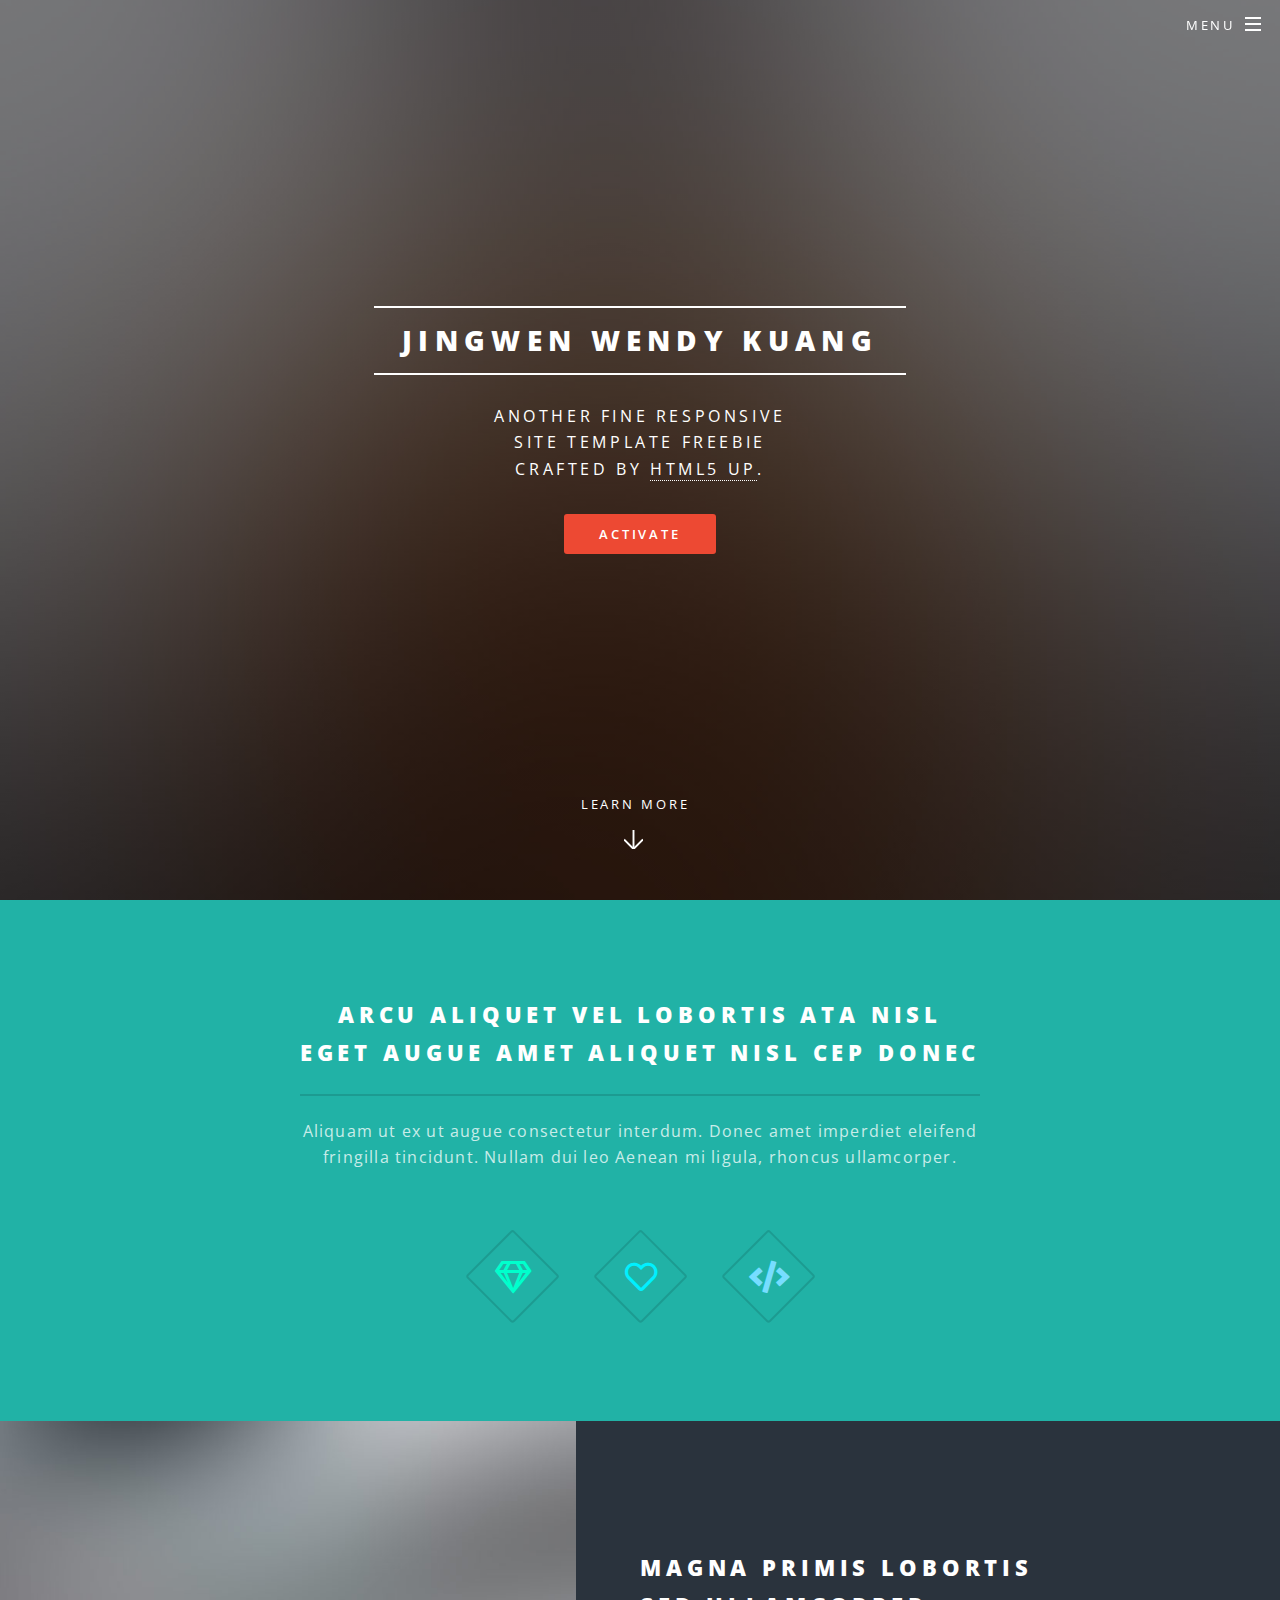
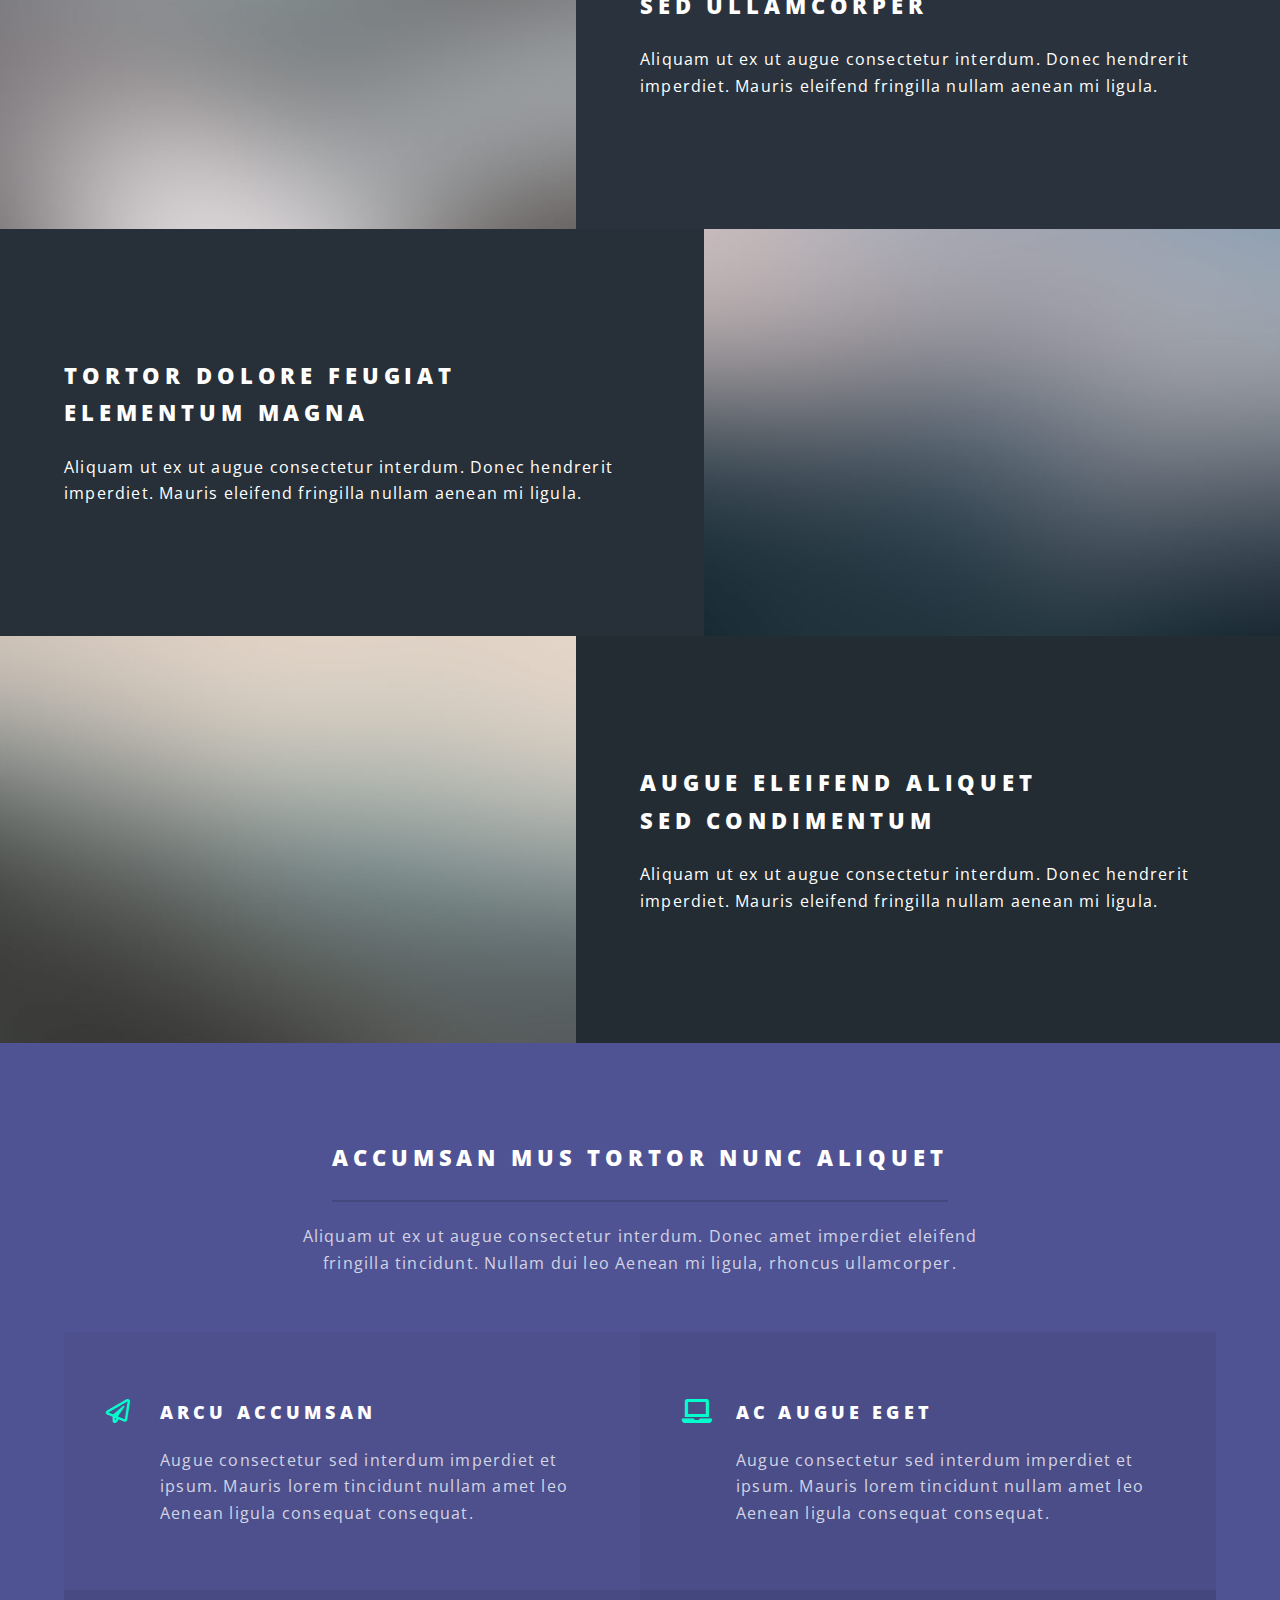
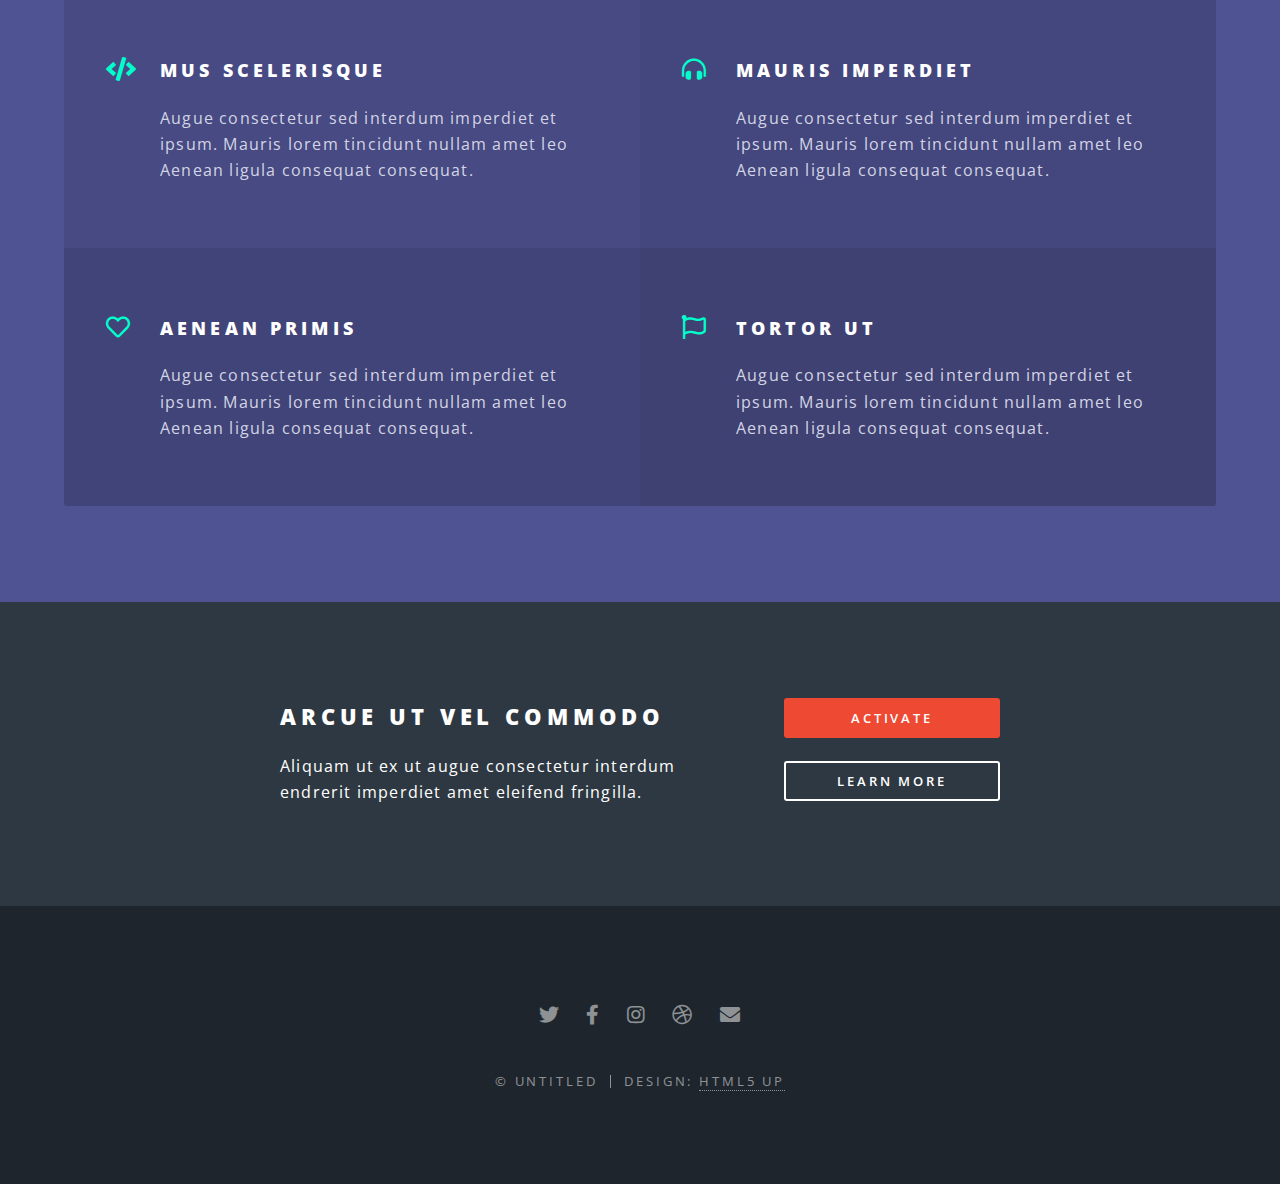
==== index.html @ 9b4ffbb7 "Add name" ====
<!DOCTYPE HTML>
<!--
	Spectral by HTML5 UP
	html5up.net | @ajlkn
	Free for personal and commercial use under the CCA 3.0 license (html5up.net/license)
-->
<html>
	<head>
		<title>Wendy Kuang</title>
		<meta charset="utf-8" />
		<meta name="viewport" content="width=device-width, initial-scale=1, user-scalable=no" />
		<link rel="stylesheet" href="assets/css/main.css" />
		<noscript><link rel="stylesheet" href="assets/css/noscript.css" /></noscript>
	</head>
	<body class="landing is-preload">

		<!-- Page Wrapper -->
			<div id="page-wrapper">

				<!-- Header -->
					<header id="header" class="alt">
						<h1><a href="index.html">Spectral</a></h1>
						<nav id="nav">
							<ul>
								<li class="special">
									<a href="#menu" class="menuToggle"><span>Menu</span></a>
									<div id="menu">
										<ul>
											<li><a href="index.html">Home</a></li>
											<li><a href="generic.html">Generic</a></li>
											<li><a href="elements.html">Elements</a></li>
											<li><a href="#">Sign Up</a></li>
											<li><a href="#">Log In</a></li>
										</ul>
									</div>
								</li>
							</ul>
						</nav>
					</header>

				<!-- Banner -->
					<section id="banner">
						<div class="inner">
							<h2>Jingwen Wendy Kuang</h2>
							<p>Another fine responsive<br />
							site template freebie<br />
							crafted by <a href="http://html5up.net">HTML5 UP</a>.</p>
							<ul class="actions special">
								<li><a href="#" class="button primary">Activate</a></li>
							</ul>
						</div>
						<a href="#one" class="more scrolly">Learn More</a>
					</section>

				<!-- One -->
					<section id="one" class="wrapper style1 special">
						<div class="inner">
							<header class="major">
								<h2>Arcu aliquet vel lobortis ata nisl<br />
								eget augue amet aliquet nisl cep donec</h2>
								<p>Aliquam ut ex ut augue consectetur interdum. Donec amet imperdiet eleifend<br />
								fringilla tincidunt. Nullam dui leo Aenean mi ligula, rhoncus ullamcorper.</p>
							</header>
							<ul class="icons major">
								<li><span class="icon fa-gem major style1"><span class="label">Lorem</span></span></li>
								<li><span class="icon fa-heart major style2"><span class="label">Ipsum</span></span></li>
								<li><span class="icon solid fa-code major style3"><span class="label">Dolor</span></span></li>
							</ul>
						</div>
					</section>

				<!-- Two -->
					<section id="two" class="wrapper alt style2">
						<section class="spotlight">
							<div class="image"><img src="images/pic01.jpg" alt="" /></div><div class="content">
								<h2>Magna primis lobortis<br />
								sed ullamcorper</h2>
								<p>Aliquam ut ex ut augue consectetur interdum. Donec hendrerit imperdiet. Mauris eleifend fringilla nullam aenean mi ligula.</p>
							</div>
						</section>
						<section class="spotlight">
							<div class="image"><img src="images/pic02.jpg" alt="" /></div><div class="content">
								<h2>Tortor dolore feugiat<br />
								elementum magna</h2>
								<p>Aliquam ut ex ut augue consectetur interdum. Donec hendrerit imperdiet. Mauris eleifend fringilla nullam aenean mi ligula.</p>
							</div>
						</section>
						<section class="spotlight">
							<div class="image"><img src="images/pic03.jpg" alt="" /></div><div class="content">
								<h2>Augue eleifend aliquet<br />
								sed condimentum</h2>
								<p>Aliquam ut ex ut augue consectetur interdum. Donec hendrerit imperdiet. Mauris eleifend fringilla nullam aenean mi ligula.</p>
							</div>
						</section>
					</section>

				<!-- Three -->
					<section id="three" class="wrapper style3 special">
						<div class="inner">
							<header class="major">
								<h2>Accumsan mus tortor nunc aliquet</h2>
								<p>Aliquam ut ex ut augue consectetur interdum. Donec amet imperdiet eleifend<br />
								fringilla tincidunt. Nullam dui leo Aenean mi ligula, rhoncus ullamcorper.</p>
							</header>
							<ul class="features">
								<li class="icon fa-paper-plane">
									<h3>Arcu accumsan</h3>
									<p>Augue consectetur sed interdum imperdiet et ipsum. Mauris lorem tincidunt nullam amet leo Aenean ligula consequat consequat.</p>
								</li>
								<li class="icon solid fa-laptop">
									<h3>Ac Augue Eget</h3>
									<p>Augue consectetur sed interdum imperdiet et ipsum. Mauris lorem tincidunt nullam amet leo Aenean ligula consequat consequat.</p>
								</li>
								<li class="icon solid fa-code">
									<h3>Mus Scelerisque</h3>
									<p>Augue consectetur sed interdum imperdiet et ipsum. Mauris lorem tincidunt nullam amet leo Aenean ligula consequat consequat.</p>
								</li>
								<li class="icon solid fa-headphones-alt">
									<h3>Mauris Imperdiet</h3>
									<p>Augue consectetur sed interdum imperdiet et ipsum. Mauris lorem tincidunt nullam amet leo Aenean ligula consequat consequat.</p>
								</li>
								<li class="icon fa-heart">
									<h3>Aenean Primis</h3>
									<p>Augue consectetur sed interdum imperdiet et ipsum. Mauris lorem tincidunt nullam amet leo Aenean ligula consequat consequat.</p>
								</li>
								<li class="icon fa-flag">
									<h3>Tortor Ut</h3>
									<p>Augue consectetur sed interdum imperdiet et ipsum. Mauris lorem tincidunt nullam amet leo Aenean ligula consequat consequat.</p>
								</li>
							</ul>
						</div>
					</section>

				<!-- CTA -->
					<section id="cta" class="wrapper style4">
						<div class="inner">
							<header>
								<h2>Arcue ut vel commodo</h2>
								<p>Aliquam ut ex ut augue consectetur interdum endrerit imperdiet amet eleifend fringilla.</p>
							</header>
							<ul class="actions stacked">
								<li><a href="#" class="button fit primary">Activate</a></li>
								<li><a href="#" class="button fit">Learn More</a></li>
							</ul>
						</div>
					</section>

				<!-- Footer -->
					<footer id="footer">
						<ul class="icons">
							<li><a href="#" class="icon brands fa-twitter"><span class="label">Twitter</span></a></li>
							<li><a href="#" class="icon brands fa-facebook-f"><span class="label">Facebook</span></a></li>
							<li><a href="#" class="icon brands fa-instagram"><span class="label">Instagram</span></a></li>
							<li><a href="#" class="icon brands fa-dribbble"><span class="label">Dribbble</span></a></li>
							<li><a href="#" class="icon solid fa-envelope"><span class="label">Email</span></a></li>
						</ul>
						<ul class="copyright">
							<li>&copy; Untitled</li><li>Design: <a href="http://html5up.net">HTML5 UP</a></li>
						</ul>
					</footer>

			</div>

		<!-- Scripts -->
			<script src="assets/js/jquery.min.js"></script>
			<script src="assets/js/jquery.scrollex.min.js"></script>
			<script src="assets/js/jquery.scrolly.min.js"></script>
			<script src="assets/js/browser.min.js"></script>
			<script src="assets/js/breakpoints.min.js"></script>
			<script src="assets/js/util.js"></script>
			<script src="assets/js/main.js"></script>

	</body>
</html>
---- assets/css/main.css ----
@import url(fontawesome-all.min.css);
@import url("https://fonts.googleapis.com/css?family=Open+Sans:400,400italic,600,600italic,800,800italic");

/*
	Spectral by HTML5 UP
	html5up.net | @ajlkn
	Free for personal and commercial use under the CCA 3.0 license (html5up.net/license)
*/

html, body, div, span, applet, object,
iframe, h1, h2, h3, h4, h5, h6, p, blockquote,
pre, a, abbr, acronym, address, big, cite,
code, del, dfn, em, img, ins, kbd, q, s, samp,
small, strike, strong, sub, sup, tt, var, b,
u, i, center, dl, dt, dd, ol, ul, li, fieldset,
form, label, legend, table, caption, tbody,
tfoot, thead, tr, th, td, article, aside,
canvas, details, embed, figure, figcaption,
footer, header, hgroup, menu, nav, output, ruby,
section, summary, time, mark, audio, video {
	margin: 0;
	padding: 0;
	border: 0;
	font-size: 100%;
	font: inherit;
	vertical-align: baseline;}

article, aside, details, figcaption, figure,
footer, header, hgroup, menu, nav, section {
	display: block;}

body {
	line-height: 1;
}

ol, ul {
	list-style: none;
}

blockquote, q {
	quotes: none;
}

	blockquote:before, blockquote:after, q:before, q:after {
		content: '';
		content: none;
	}

table {
	border-collapse: collapse;
	border-spacing: 0;
}

body {
	-webkit-text-size-adjust: none;
}

mark {
	background-color: transparent;
	color: inherit;
}

input::-moz-focus-inner {
	border: 0;
	padding: 0;
}

input, select, textarea {
	-moz-appearance: none;
	-webkit-appearance: none;
	-ms-appearance: none;
	appearance: none;
}

/* Basic */

	@-ms-viewport {
		width: device-width;
	}

	html {
		box-sizing: border-box;
	}

	*, *:before, *:after {
		box-sizing: inherit;
	}

	body {
		background: #2e3842;
	}

		body.is-preload *, body.is-preload *:before, body.is-preload *:after {
			-moz-animation: none !important;
			-webkit-animation: none !important;
			-ms-animation: none !important;
			animation: none !important;
			-moz-transition: none !important;
			-webkit-transition: none !important;
			-ms-transition: none !important;
			transition: none !important;
		}

	body, input, select, textarea {
		color: #fff;
		font-family: "Open Sans", Helvetica, sans-serif;
		font-size: 15pt;
		font-weight: 400;
		letter-spacing: 0.075em;
		line-height: 1.65em;
	}

		@media screen and (max-width: 1680px) {

			body, input, select, textarea {
				font-size: 13pt;
			}

		}

		@media screen and (max-width: 1280px) {

			body, input, select, textarea {
				font-size: 12pt;
			}

		}

		@media screen and (max-width: 736px) {

			body, input, select, textarea {
				font-size: 11pt;
				letter-spacing: 0.0375em;
			}

		}

	a {
		-moz-transition: color 0.2s ease, border-bottom-color 0.2s ease;
		-webkit-transition: color 0.2s ease, border-bottom-color 0.2s ease;
		-ms-transition: color 0.2s ease, border-bottom-color 0.2s ease;
		transition: color 0.2s ease, border-bottom-color 0.2s ease;
		border-bottom: dotted 1px;
		color: inherit;
		text-decoration: none;
	}

		a:hover {
			border-bottom-color: transparent;
		}

	strong, b {
		color: #fff;
		font-weight: 600;
	}

	em, i {
		font-style: italic;
	}

	p {
		margin: 0 0 2em 0;
	}

	h1, h2, h3, h4, h5, h6 {
		color: #fff;
		font-weight: 800;
		letter-spacing: 0.225em;
		line-height: 1em;
		margin: 0 0 1em 0;
		text-transform: uppercase;
	}

		h1 a, h2 a, h3 a, h4 a, h5 a, h6 a {
			color: inherit;
			text-decoration: none;
		}

	h2 {
		font-size: 1.35em;
		line-height: 1.75em;
	}

		@media screen and (max-width: 736px) {

			h2 {
				font-size: 1.1em;
				line-height: 1.65em;
			}

		}

	h3 {
		font-size: 1.15em;
		line-height: 1.75em;
	}

		@media screen and (max-width: 736px) {

			h3 {
				font-size: 1em;
				line-height: 1.65em;
			}

		}

	h4 {
		font-size: 1em;
		line-height: 1.5em;
	}

	h5 {
		font-size: 0.8em;
		line-height: 1.5em;
	}

	h6 {
		font-size: 0.7em;
		line-height: 1.5em;
	}

	sub {
		font-size: 0.8em;
		position: relative;
		top: 0.5em;
	}

	sup {
		font-size: 0.8em;
		position: relative;
		top: -0.5em;
	}

	hr {
		border: 0;
		border-bottom: solid 2px #fff;
		margin: 3em 0;
	}

		hr.major {
			margin: 4.5em 0;
		}

	blockquote {
		border-left: solid 4px #fff;
		font-style: italic;
		margin: 0 0 2em 0;
		padding: 0.5em 0 0.5em 2em;
	}

	code {
		background: rgba(144, 144, 144, 0.25);
		border-radius: 3px;
		font-family: "Courier New", monospace;
		font-size: 0.9em;
		letter-spacing: 0;
		margin: 0 0.25em;
		padding: 0.25em 0.65em;
	}

	pre {
		-webkit-overflow-scrolling: touch;
		font-family: "Courier New", monospace;
		font-size: 0.9em;
		margin: 0 0 2em 0;
	}

		pre code {
			display: block;
			line-height: 1.75em;
			padding: 1em 1.5em;
			overflow-x: auto;
		}

	.align-left {
		text-align: left;
	}

	.align-center {
		text-align: center;
	}

	.align-right {
		text-align: right;
	}

/* Row */

	.row {
		display: flex;
		flex-wrap: wrap;
		box-sizing: border-box;
		align-items: stretch;
	}

		.row > * {
			box-sizing: border-box;
		}

		.row.gtr-uniform > * > :last-child {
			margin-bottom: 0;
		}

		.row.aln-left {
			justify-content: flex-start;
		}

		.row.aln-center {
			justify-content: center;
		}

		.row.aln-right {
			justify-content: flex-end;
		}

		.row.aln-top {
			align-items: flex-start;
		}

		.row.aln-middle {
			align-items: center;
		}

		.row.aln-bottom {
			align-items: flex-end;
		}

		.row > .imp {
			order: -1;
		}

		.row > .col-1 {
			width: 8.33333%;
		}

		.row > .off-1 {
			margin-left: 8.33333%;
		}

		.row > .col-2 {
			width: 16.66667%;
		}

		.row > .off-2 {
			margin-left: 16.66667%;
		}

		.row > .col-3 {
			width: 25%;
		}

		.row > .off-3 {
			margin-left: 25%;
		}

		.row > .col-4 {
			width: 33.33333%;
		}

		.row > .off-4 {
			margin-left: 33.33333%;
		}

		.row > .col-5 {
			width: 41.66667%;
		}

		.row > .off-5 {
			margin-left: 41.66667%;
		}

		.row > .col-6 {
			width: 50%;
		}

		.row > .off-6 {
			margin-left: 50%;
		}

		.row > .col-7 {
			width: 58.33333%;
		}

		.row > .off-7 {
			margin-left: 58.33333%;
		}

		.row > .col-8 {
			width: 66.66667%;
		}

		.row > .off-8 {
			margin-left: 66.66667%;
		}

		.row > .col-9 {
			width: 75%;
		}

		.row > .off-9 {
			margin-left: 75%;
		}

		.row > .col-10 {
			width: 83.33333%;
		}

		.row > .off-10 {
			margin-left: 83.33333%;
		}

		.row > .col-11 {
			width: 91.66667%;
		}

		.row > .off-11 {
			margin-left: 91.66667%;
		}

		.row > .col-12 {
			width: 100%;
		}

		.row > .off-12 {
			margin-left: 100%;
		}

		.row.gtr-0 {
			margin-top: 0;
			margin-left: 0em;
		}

			.row.gtr-0 > * {
				padding: 0 0 0 0em;
			}

			.row.gtr-0.gtr-uniform {
				margin-top: 0em;
			}

				.row.gtr-0.gtr-uniform > * {
					padding-top: 0em;
				}

		.row.gtr-25 {
			margin-top: 0;
			margin-left: -0.375em;
		}

			.row.gtr-25 > * {
				padding: 0 0 0 0.375em;
			}

			.row.gtr-25.gtr-uniform {
				margin-top: -0.375em;
			}

				.row.gtr-25.gtr-uniform > * {
					padding-top: 0.375em;
				}

		.row.gtr-50 {
			margin-top: 0;
			margin-left: -0.75em;
		}

			.row.gtr-50 > * {
				padding: 0 0 0 0.75em;
			}

			.row.gtr-50.gtr-uniform {
				margin-top: -0.75em;
			}

				.row.gtr-50.gtr-uniform > * {
					padding-top: 0.75em;
				}

		.row {
			margin-top: 0;
			margin-left: -1.5em;
		}

			.row > * {
				padding: 0 0 0 1.5em;
			}

			.row.gtr-uniform {
				margin-top: -1.5em;
			}

				.row.gtr-uniform > * {
					padding-top: 1.5em;
				}

		.row.gtr-150 {
			margin-top: 0;
			margin-left: -2.25em;
		}

			.row.gtr-150 > * {
				padding: 0 0 0 2.25em;
			}

			.row.gtr-150.gtr-uniform {
				margin-top: -2.25em;
			}

				.row.gtr-150.gtr-uniform > * {
					padding-top: 2.25em;
				}

		.row.gtr-200 {
			margin-top: 0;
			margin-left: -3em;
		}

			.row.gtr-200 > * {
				padding: 0 0 0 3em;
			}

			.row.gtr-200.gtr-uniform {
				margin-top: -3em;
			}

				.row.gtr-200.gtr-uniform > * {
					padding-top: 3em;
				}

		@media screen and (max-width: 1680px) {

			.row {
				display: flex;
				flex-wrap: wrap;
				box-sizing: border-box;
				align-items: stretch;
			}

				.row > * {
					box-sizing: border-box;
				}

				.row.gtr-uniform > * > :last-child {
					margin-bottom: 0;
				}

				.row.aln-left {
					justify-content: flex-start;
				}

				.row.aln-center {
					justify-content: center;
				}

				.row.aln-right {
					justify-content: flex-end;
				}

				.row.aln-top {
					align-items: flex-start;
				}

				.row.aln-middle {
					align-items: center;
				}

				.row.aln-bottom {
					align-items: flex-end;
				}

				.row > .imp-xlarge {
					order: -1;
				}

				.row > .col-1-xlarge {
					width: 8.33333%;
				}

				.row > .off-1-xlarge {
					margin-left: 8.33333%;
				}

				.row > .col-2-xlarge {
					width: 16.66667%;
				}

				.row > .off-2-xlarge {
					margin-left: 16.66667%;
				}

				.row > .col-3-xlarge {
					width: 25%;
				}

				.row > .off-3-xlarge {
					margin-left: 25%;
				}

				.row > .col-4-xlarge {
					width: 33.33333%;
				}

				.row > .off-4-xlarge {
					margin-left: 33.33333%;
				}

				.row > .col-5-xlarge {
					width: 41.66667%;
				}

				.row > .off-5-xlarge {
					margin-left: 41.66667%;
				}

				.row > .col-6-xlarge {
					width: 50%;
				}

				.row > .off-6-xlarge {
					margin-left: 50%;
				}

				.row > .col-7-xlarge {
					width: 58.33333%;
				}

				.row > .off-7-xlarge {
					margin-left: 58.33333%;
				}

				.row > .col-8-xlarge {
					width: 66.66667%;
				}

				.row > .off-8-xlarge {
					margin-left: 66.66667%;
				}

				.row > .col-9-xlarge {
					width: 75%;
				}

				.row > .off-9-xlarge {
					margin-left: 75%;
				}

				.row > .col-10-xlarge {
					width: 83.33333%;
				}

				.row > .off-10-xlarge {
					margin-left: 83.33333%;
				}

				.row > .col-11-xlarge {
					width: 91.66667%;
				}

				.row > .off-11-xlarge {
					margin-left: 91.66667%;
				}

				.row > .col-12-xlarge {
					width: 100%;
				}

				.row > .off-12-xlarge {
					margin-left: 100%;
				}

				.row.gtr-0 {
					margin-top: 0;
					margin-left: 0em;
				}

					.row.gtr-0 > * {
						padding: 0 0 0 0em;
					}

					.row.gtr-0.gtr-uniform {
						margin-top: 0em;
					}

						.row.gtr-0.gtr-uniform > * {
							padding-top: 0em;
						}

				.row.gtr-25 {
					margin-top: 0;
					margin-left: -0.375em;
				}

					.row.gtr-25 > * {
						padding: 0 0 0 0.375em;
					}

					.row.gtr-25.gtr-uniform {
						margin-top: -0.375em;
					}

						.row.gtr-25.gtr-uniform > * {
							padding-top: 0.375em;
						}

				.row.gtr-50 {
					margin-top: 0;
					margin-left: -0.75em;
				}

					.row.gtr-50 > * {
						padding: 0 0 0 0.75em;
					}

					.row.gtr-50.gtr-uniform {
						margin-top: -0.75em;
					}

						.row.gtr-50.gtr-uniform > * {
							padding-top: 0.75em;
						}

				.row {
					margin-top: 0;
					margin-left: -1.5em;
				}

					.row > * {
						padding: 0 0 0 1.5em;
					}

					.row.gtr-uniform {
						margin-top: -1.5em;
					}

						.row.gtr-uniform > * {
							padding-top: 1.5em;
						}

				.row.gtr-150 {
					margin-top: 0;
					margin-left: -2.25em;
				}

					.row.gtr-150 > * {
						padding: 0 0 0 2.25em;
					}

					.row.gtr-150.gtr-uniform {
						margin-top: -2.25em;
					}

						.row.gtr-150.gtr-uniform > * {
							padding-top: 2.25em;
						}

				.row.gtr-200 {
					margin-top: 0;
					margin-left: -3em;
				}

					.row.gtr-200 > * {
						padding: 0 0 0 3em;
					}

					.row.gtr-200.gtr-uniform {
						margin-top: -3em;
					}

						.row.gtr-200.gtr-uniform > * {
							padding-top: 3em;
						}

		}

		@media screen and (max-width: 1280px) {

			.row {
				display: flex;
				flex-wrap: wrap;
				box-sizing: border-box;
				align-items: stretch;
			}

				.row > * {
					box-sizing: border-box;
				}

				.row.gtr-uniform > * > :last-child {
					margin-bottom: 0;
				}

				.row.aln-left {
					justify-content: flex-start;
				}

				.row.aln-center {
					justify-content: center;
				}

				.row.aln-right {
					justify-content: flex-end;
				}

				.row.aln-top {
					align-items: flex-start;
				}

				.row.aln-middle {
					align-items: center;
				}

				.row.aln-bottom {
					align-items: flex-end;
				}

				.row > .imp-large {
					order: -1;
				}

				.row > .col-1-large {
					width: 8.33333%;
				}

				.row > .off-1-large {
					margin-left: 8.33333%;
				}

				.row > .col-2-large {
					width: 16.66667%;
				}

				.row > .off-2-large {
					margin-left: 16.66667%;
				}

				.row > .col-3-large {
					width: 25%;
				}

				.row > .off-3-large {
					margin-left: 25%;
				}

				.row > .col-4-large {
					width: 33.33333%;
				}

				.row > .off-4-large {
					margin-left: 33.33333%;
				}

				.row > .col-5-large {
					width: 41.66667%;
				}

				.row > .off-5-large {
					margin-left: 41.66667%;
				}

				.row > .col-6-large {
					width: 50%;
				}

				.row > .off-6-large {
					margin-left: 50%;
				}

				.row > .col-7-large {
					width: 58.33333%;
				}

				.row > .off-7-large {
					margin-left: 58.33333%;
				}

				.row > .col-8-large {
					width: 66.66667%;
				}

				.row > .off-8-large {
					margin-left: 66.66667%;
				}

				.row > .col-9-large {
					width: 75%;
				}

				.row > .off-9-large {
					margin-left: 75%;
				}

				.row > .col-10-large {
					width: 83.33333%;
				}

				.row > .off-10-large {
					margin-left: 83.33333%;
				}

				.row > .col-11-large {
					width: 91.66667%;
				}

				.row > .off-11-large {
					margin-left: 91.66667%;
				}

				.row > .col-12-large {
					width: 100%;
				}

				.row > .off-12-large {
					margin-left: 100%;
				}

				.row.gtr-0 {
					margin-top: 0;
					margin-left: 0em;
				}

					.row.gtr-0 > * {
						padding: 0 0 0 0em;
					}

					.row.gtr-0.gtr-uniform {
						margin-top: 0em;
					}

						.row.gtr-0.gtr-uniform > * {
							padding-top: 0em;
						}

				.row.gtr-25 {
					margin-top: 0;
					margin-left: -0.375em;
				}

					.row.gtr-25 > * {
						padding: 0 0 0 0.375em;
					}

					.row.gtr-25.gtr-uniform {
						margin-top: -0.375em;
					}

						.row.gtr-25.gtr-uniform > * {
							padding-top: 0.375em;
						}

				.row.gtr-50 {
					margin-top: 0;
					margin-left: -0.75em;
				}

					.row.gtr-50 > * {
						padding: 0 0 0 0.75em;
					}

					.row.gtr-50.gtr-uniform {
						margin-top: -0.75em;
					}

						.row.gtr-50.gtr-uniform > * {
							padding-top: 0.75em;
						}

				.row {
					margin-top: 0;
					margin-left: -1.5em;
				}

					.row > * {
						padding: 0 0 0 1.5em;
					}

					.row.gtr-uniform {
						margin-top: -1.5em;
					}

						.row.gtr-uniform > * {
							padding-top: 1.5em;
						}

				.row.gtr-150 {
					margin-top: 0;
					margin-left: -2.25em;
				}

					.row.gtr-150 > * {
						padding: 0 0 0 2.25em;
					}

					.row.gtr-150.gtr-uniform {
						margin-top: -2.25em;
					}

						.row.gtr-150.gtr-uniform > * {
							padding-top: 2.25em;
						}

				.row.gtr-200 {
					margin-top: 0;
					margin-left: -3em;
				}

					.row.gtr-200 > * {
						padding: 0 0 0 3em;
					}

					.row.gtr-200.gtr-uniform {
						margin-top: -3em;
					}

						.row.gtr-200.gtr-uniform > * {
							padding-top: 3em;
						}

		}

		@media screen and (max-width: 980px) {

			.row {
				display: flex;
				flex-wrap: wrap;
				box-sizing: border-box;
				align-items: stretch;
			}

				.row > * {
					box-sizing: border-box;
				}

				.row.gtr-uniform > * > :last-child {
					margin-bottom: 0;
				}

				.row.aln-left {
					justify-content: flex-start;
				}

				.row.aln-center {
					justify-content: center;
				}

				.row.aln-right {
					justify-content: flex-end;
				}

				.row.aln-top {
					align-items: flex-start;
				}

				.row.aln-middle {
					align-items: center;
				}

				.row.aln-bottom {
					align-items: flex-end;
				}

				.row > .imp-medium {
					order: -1;
				}

				.row > .col-1-medium {
					width: 8.33333%;
				}

				.row > .off-1-medium {
					margin-left: 8.33333%;
				}

				.row > .col-2-medium {
					width: 16.66667%;
				}

				.row > .off-2-medium {
					margin-left: 16.66667%;
				}

				.row > .col-3-medium {
					width: 25%;
				}

				.row > .off-3-medium {
					margin-left: 25%;
				}

				.row > .col-4-medium {
					width: 33.33333%;
				}

				.row > .off-4-medium {
					margin-left: 33.33333%;
				}

				.row > .col-5-medium {
					width: 41.66667%;
				}

				.row > .off-5-medium {
					margin-left: 41.66667%;
				}

				.row > .col-6-medium {
					width: 50%;
				}

				.row > .off-6-medium {
					margin-left: 50%;
				}

				.row > .col-7-medium {
					width: 58.33333%;
				}

				.row > .off-7-medium {
					margin-left: 58.33333%;
				}

				.row > .col-8-medium {
					width: 66.66667%;
				}

				.row > .off-8-medium {
					margin-left: 66.66667%;
				}

				.row > .col-9-medium {
					width: 75%;
				}

				.row > .off-9-medium {
					margin-left: 75%;
				}

				.row > .col-10-medium {
					width: 83.33333%;
				}

				.row > .off-10-medium {
					margin-left: 83.33333%;
				}

				.row > .col-11-medium {
					width: 91.66667%;
				}

				.row > .off-11-medium {
					margin-left: 91.66667%;
				}

				.row > .col-12-medium {
					width: 100%;
				}

				.row > .off-12-medium {
					margin-left: 100%;
				}

				.row.gtr-0 {
					margin-top: 0;
					margin-left: 0em;
				}

					.row.gtr-0 > * {
						padding: 0 0 0 0em;
					}

					.row.gtr-0.gtr-uniform {
						margin-top: 0em;
					}

						.row.gtr-0.gtr-uniform > * {
							padding-top: 0em;
						}

				.row.gtr-25 {
					margin-top: 0;
					margin-left: -0.375em;
				}

					.row.gtr-25 > * {
						padding: 0 0 0 0.375em;
					}

					.row.gtr-25.gtr-uniform {
						margin-top: -0.375em;
					}

						.row.gtr-25.gtr-uniform > * {
							padding-top: 0.375em;
						}

				.row.gtr-50 {
					margin-top: 0;
					margin-left: -0.75em;
				}

					.row.gtr-50 > * {
						padding: 0 0 0 0.75em;
					}

					.row.gtr-50.gtr-uniform {
						margin-top: -0.75em;
					}

						.row.gtr-50.gtr-uniform > * {
							padding-top: 0.75em;
						}

				.row {
					margin-top: 0;
					margin-left: -1.5em;
				}

					.row > * {
						padding: 0 0 0 1.5em;
					}

					.row.gtr-uniform {
						margin-top: -1.5em;
					}

						.row.gtr-uniform > * {
							padding-top: 1.5em;
						}

				.row.gtr-150 {
					margin-top: 0;
					margin-left: -2.25em;
				}

					.row.gtr-150 > * {
						padding: 0 0 0 2.25em;
					}

					.row.gtr-150.gtr-uniform {
						margin-top: -2.25em;
					}

						.row.gtr-150.gtr-uniform > * {
							padding-top: 2.25em;
						}

				.row.gtr-200 {
					margin-top: 0;
					margin-left: -3em;
				}

					.row.gtr-200 > * {
						padding: 0 0 0 3em;
					}

					.row.gtr-200.gtr-uniform {
						margin-top: -3em;
					}

						.row.gtr-200.gtr-uniform > * {
							padding-top: 3em;
						}

		}

		@media screen and (max-width: 736px) {

			.row {
				display: flex;
				flex-wrap: wrap;
				box-sizing: border-box;
				align-items: stretch;
			}

				.row > * {
					box-sizing: border-box;
				}

				.row.gtr-uniform > * > :last-child {
					margin-bottom: 0;
				}

				.row.aln-left {
					justify-content: flex-start;
				}

				.row.aln-center {
					justify-content: center;
				}

				.row.aln-right {
					justify-content: flex-end;
				}

				.row.aln-top {
					align-items: flex-start;
				}

				.row.aln-middle {
					align-items: center;
				}

				.row.aln-bottom {
					align-items: flex-end;
				}

				.row > .imp-small {
					order: -1;
				}

				.row > .col-1-small {
					width: 8.33333%;
				}

				.row > .off-1-small {
					margin-left: 8.33333%;
				}

				.row > .col-2-small {
					width: 16.66667%;
				}

				.row > .off-2-small {
					margin-left: 16.66667%;
				}

				.row > .col-3-small {
					width: 25%;
				}

				.row > .off-3-small {
					margin-left: 25%;
				}

				.row > .col-4-small {
					width: 33.33333%;
				}

				.row > .off-4-small {
					margin-left: 33.33333%;
				}

				.row > .col-5-small {
					width: 41.66667%;
				}

				.row > .off-5-small {
					margin-left: 41.66667%;
				}

				.row > .col-6-small {
					width: 50%;
				}

				.row > .off-6-small {
					margin-left: 50%;
				}

				.row > .col-7-small {
					width: 58.33333%;
				}

				.row > .off-7-small {
					margin-left: 58.33333%;
				}

				.row > .col-8-small {
					width: 66.66667%;
				}

				.row > .off-8-small {
					margin-left: 66.66667%;
				}

				.row > .col-9-small {
					width: 75%;
				}

				.row > .off-9-small {
					margin-left: 75%;
				}

				.row > .col-10-small {
					width: 83.33333%;
				}

				.row > .off-10-small {
					margin-left: 83.33333%;
				}

				.row > .col-11-small {
					width: 91.66667%;
				}

				.row > .off-11-small {
					margin-left: 91.66667%;
				}

				.row > .col-12-small {
					width: 100%;
				}

				.row > .off-12-small {
					margin-left: 100%;
				}

				.row.gtr-0 {
					margin-top: 0;
					margin-left: 0em;
				}

					.row.gtr-0 > * {
						padding: 0 0 0 0em;
					}

					.row.gtr-0.gtr-uniform {
						margin-top: 0em;
					}

						.row.gtr-0.gtr-uniform > * {
							padding-top: 0em;
						}

				.row.gtr-25 {
					margin-top: 0;
					margin-left: -0.375em;
				}

					.row.gtr-25 > * {
						padding: 0 0 0 0.375em;
					}

					.row.gtr-25.gtr-uniform {
						margin-top: -0.375em;
					}

						.row.gtr-25.gtr-uniform > * {
							padding-top: 0.375em;
						}

				.row.gtr-50 {
					margin-top: 0;
					margin-left: -0.75em;
				}

					.row.gtr-50 > * {
						padding: 0 0 0 0.75em;
					}

					.row.gtr-50.gtr-uniform {
						margin-top: -0.75em;
					}

						.row.gtr-50.gtr-uniform > * {
							padding-top: 0.75em;
						}

				.row {
					margin-top: 0;
					margin-left: -1.5em;
				}

					.row > * {
						padding: 0 0 0 1.5em;
					}

					.row.gtr-uniform {
						margin-top: -1.5em;
					}

						.row.gtr-uniform > * {
							padding-top: 1.5em;
						}

				.row.gtr-150 {
					margin-top: 0;
					margin-left: -2.25em;
				}

					.row.gtr-150 > * {
						padding: 0 0 0 2.25em;
					}

					.row.gtr-150.gtr-uniform {
						margin-top: -2.25em;
					}

						.row.gtr-150.gtr-uniform > * {
							padding-top: 2.25em;
						}

				.row.gtr-200 {
					margin-top: 0;
					margin-left: -3em;
				}

					.row.gtr-200 > * {
						padding: 0 0 0 3em;
					}

					.row.gtr-200.gtr-uniform {
						margin-top: -3em;
					}

						.row.gtr-200.gtr-uniform > * {
							padding-top: 3em;
						}

		}

		@media screen and (max-width: 480px) {

			.row {
				display: flex;
				flex-wrap: wrap;
				box-sizing: border-box;
				align-items: stretch;
			}

				.row > * {
					box-sizing: border-box;
				}

				.row.gtr-uniform > * > :last-child {
					margin-bottom: 0;
				}

				.row.aln-left {
					justify-content: flex-start;
				}

				.row.aln-center {
					justify-content: center;
				}

				.row.aln-right {
					justify-content: flex-end;
				}

				.row.aln-top {
					align-items: flex-start;
				}

				.row.aln-middle {
					align-items: center;
				}

				.row.aln-bottom {
					align-items: flex-end;
				}

				.row > .imp-xsmall {
					order: -1;
				}

				.row > .col-1-xsmall {
					width: 8.33333%;
				}

				.row > .off-1-xsmall {
					margin-left: 8.33333%;
				}

				.row > .col-2-xsmall {
					width: 16.66667%;
				}

				.row > .off-2-xsmall {
					margin-left: 16.66667%;
				}

				.row > .col-3-xsmall {
					width: 25%;
				}

				.row > .off-3-xsmall {
					margin-left: 25%;
				}

				.row > .col-4-xsmall {
					width: 33.33333%;
				}

				.row > .off-4-xsmall {
					margin-left: 33.33333%;
				}

				.row > .col-5-xsmall {
					width: 41.66667%;
				}

				.row > .off-5-xsmall {
					margin-left: 41.66667%;
				}

				.row > .col-6-xsmall {
					width: 50%;
				}

				.row > .off-6-xsmall {
					margin-left: 50%;
				}

				.row > .col-7-xsmall {
					width: 58.33333%;
				}

				.row > .off-7-xsmall {
					margin-left: 58.33333%;
				}

				.row > .col-8-xsmall {
					width: 66.66667%;
				}

				.row > .off-8-xsmall {
					margin-left: 66.66667%;
				}

				.row > .col-9-xsmall {
					width: 75%;
				}

				.row > .off-9-xsmall {
					margin-left: 75%;
				}

				.row > .col-10-xsmall {
					width: 83.33333%;
				}

				.row > .off-10-xsmall {
					margin-left: 83.33333%;
				}

				.row > .col-11-xsmall {
					width: 91.66667%;
				}

				.row > .off-11-xsmall {
					margin-left: 91.66667%;
				}

				.row > .col-12-xsmall {
					width: 100%;
				}

				.row > .off-12-xsmall {
					margin-left: 100%;
				}

				.row.gtr-0 {
					margin-top: 0;
					margin-left: 0em;
				}

					.row.gtr-0 > * {
						padding: 0 0 0 0em;
					}

					.row.gtr-0.gtr-uniform {
						margin-top: 0em;
					}

						.row.gtr-0.gtr-uniform > * {
							padding-top: 0em;
						}

				.row.gtr-25 {
					margin-top: 0;
					margin-left: -0.375em;
				}

					.row.gtr-25 > * {
						padding: 0 0 0 0.375em;
					}

					.row.gtr-25.gtr-uniform {
						margin-top: -0.375em;
					}

						.row.gtr-25.gtr-uniform > * {
							padding-top: 0.375em;
						}

				.row.gtr-50 {
					margin-top: 0;
					margin-left: -0.75em;
				}

					.row.gtr-50 > * {
						padding: 0 0 0 0.75em;
					}

					.row.gtr-50.gtr-uniform {
						margin-top: -0.75em;
					}

						.row.gtr-50.gtr-uniform > * {
							padding-top: 0.75em;
						}

				.row {
					margin-top: 0;
					margin-left: -1.5em;
				}

					.row > * {
						padding: 0 0 0 1.5em;
					}

					.row.gtr-uniform {
						margin-top: -1.5em;
					}

						.row.gtr-uniform > * {
							padding-top: 1.5em;
						}

				.row.gtr-150 {
					margin-top: 0;
					margin-left: -2.25em;
				}

					.row.gtr-150 > * {
						padding: 0 0 0 2.25em;
					}

					.row.gtr-150.gtr-uniform {
						margin-top: -2.25em;
					}

						.row.gtr-150.gtr-uniform > * {
							padding-top: 2.25em;
						}

				.row.gtr-200 {
					margin-top: 0;
					margin-left: -3em;
				}

					.row.gtr-200 > * {
						padding: 0 0 0 3em;
					}

					.row.gtr-200.gtr-uniform {
						margin-top: -3em;
					}

						.row.gtr-200.gtr-uniform > * {
							padding-top: 3em;
						}

		}

/* Section/Article */

	section.special, article.special {
		text-align: center;
	}

	header p {
		color: rgba(255, 255, 255, 0.5);
		position: relative;
		top: -0.25em;
	}

	header h3 + p {
		font-size: 1.1em;
	}

	header h4 + p,
	header h5 + p,
	header h6 + p {
		font-size: 0.9em;
	}

	header.major {
		margin: 0 0 3.5em 0;
	}

		header.major h2, header.major h3, header.major h4, header.major h5, header.major h6 {
			border-bottom: solid 2px #fff;
			display: inline-block;
			padding-bottom: 1em;
			position: relative;
		}

			header.major h2:after, header.major h3:after, header.major h4:after, header.major h5:after, header.major h6:after {
				content: '';
				display: block;
				height: 1px;
			}

		header.major p {
			color: #fff;
			top: 0;
		}

		@media screen and (max-width: 736px) {

			header.major {
				margin: 0 0 2em 0;
			}

		}

	@media screen and (max-width: 980px) {

		header br {
			display: none;
		}

	}

/* Form */

	form {
		margin: 0 0 2em 0;
	}

	label {
		color: #fff;
		display: block;
		font-size: 0.9em;
		font-weight: 600;
		margin: 0 0 1em 0;
	}

	input[type="text"],
	input[type="password"],
	input[type="email"],
	select,
	textarea {
		-moz-appearance: none;
		-webkit-appearance: none;
		-ms-appearance: none;
		appearance: none;
		background-color: rgba(144, 144, 144, 0.25);
		border-radius: 3px;
		border: none;
		color: inherit;
		display: block;
		outline: 0;
		padding: 0 1em;
		text-decoration: none;
		width: 100%;
	}

		input[type="text"]:invalid,
		input[type="password"]:invalid,
		input[type="email"]:invalid,
		select:invalid,
		textarea:invalid {
			box-shadow: none;
		}

		input[type="text"]:focus,
		input[type="password"]:focus,
		input[type="email"]:focus,
		select:focus,
		textarea:focus {
			box-shadow: 0 0 0 2px #21b2a6;
		}

	select {
		background-size: 1.25em;
		background-repeat: no-repeat;
		background-position: calc(100% - 1em) center;
		height: 2.75em;
		padding-right: 2.75em;
		text-overflow: ellipsis;
	}

		select:focus::-ms-value {
			background-color: transparent;
		}

		select::-ms-expand {
			display: none;
		}

	input[type="text"],
	input[type="password"],
	input[type="email"],
	select {
		height: 2.75em;
	}

	textarea {
		padding: 0.75em 1em;
	}

	input[type="checkbox"],
	input[type="radio"] {
		-moz-appearance: none;
		-webkit-appearance: none;
		-ms-appearance: none;
		appearance: none;
		display: block;
		float: left;
		margin-right: -2em;
		opacity: 0;
		width: 1em;
		z-index: -1;
	}

		input[type="checkbox"] + label,
		input[type="radio"] + label {
			text-decoration: none;
			color: #fff;
			cursor: pointer;
			display: inline-block;
			font-size: 1em;
			font-weight: 400;
			padding-left: 2.4em;
			padding-right: 0.75em;
			position: relative;
		}

			input[type="checkbox"] + label:before,
			input[type="radio"] + label:before {
				-moz-osx-font-smoothing: grayscale;
				-webkit-font-smoothing: antialiased;
				display: inline-block;
				font-style: normal;
				font-variant: normal;
				text-rendering: auto;
				line-height: 1;
				text-transform: none !important;
				font-family: 'Font Awesome 5 Free';
				font-weight: 900;
			}

			input[type="checkbox"] + label:before,
			input[type="radio"] + label:before {
				background: rgba(144, 144, 144, 0.25);
				border-radius: 3px;
				content: '';
				display: inline-block;
				font-size: 0.8em;
				height: 2.0625em;
				left: 0;
				line-height: 2.0625em;
				position: absolute;
				text-align: center;
				top: 0;
				width: 2.0625em;
			}

		input[type="checkbox"]:checked + label:before,
		input[type="radio"]:checked + label:before {
			background: #2e3842;
			color: #fff;
			content: '\f00c';
		}

		input[type="checkbox"]:focus + label:before,
		input[type="radio"]:focus + label:before {
			box-shadow: 0 0 0 2px #21b2a6;
		}

	input[type="checkbox"] + label:before {
		border-radius: 3px;
	}

	input[type="radio"] + label:before {
		border-radius: 100%;
	}

	::-webkit-input-placeholder {
		color: rgba(255, 255, 255, 0.5) !important;
		opacity: 1.0;
	}

	:-moz-placeholder {
		color: rgba(255, 255, 255, 0.5) !important;
		opacity: 1.0;
	}

	::-moz-placeholder {
		color: rgba(255, 255, 255, 0.5) !important;
		opacity: 1.0;
	}

	:-ms-input-placeholder {
		color: rgba(255, 255, 255, 0.5) !important;
		opacity: 1.0;
	}

/* Box */

	.box {
		border-radius: 3px;
		border: solid 2px #fff;
		margin-bottom: 2em;
		padding: 1.5em;
	}

		.box > :last-child,
		.box > :last-child > :last-child,
		.box > :last-child > :last-child > :last-child {
			margin-bottom: 0;
		}

		.box.alt {
			border: 0;
			border-radius: 0;
			padding: 0;
		}

/* Icon */

	.icon {
		text-decoration: none;
		border-bottom: none;
		position: relative;
	}

		.icon:before {
			-moz-osx-font-smoothing: grayscale;
			-webkit-font-smoothing: antialiased;
			display: inline-block;
			font-style: normal;
			font-variant: normal;
			text-rendering: auto;
			line-height: 1;
			text-transform: none !important;
			font-family: 'Font Awesome 5 Free';
			font-weight: 400;
		}

		.icon > .label {
			display: none;
		}

		.icon:before {
			line-height: inherit;
		}

		.icon.solid:before {
			font-weight: 900;
		}

		.icon.brands:before {
			font-family: 'Font Awesome 5 Brands';
		}

		.icon.major {
			-moz-transform: rotate(-45deg);
			-webkit-transform: rotate(-45deg);
			-ms-transform: rotate(-45deg);
			transform: rotate(-45deg);
			border-radius: 3px;
			border: solid 2px #fff;
			display: inline-block;
			font-size: 1.35em;
			height: calc(3em + 2px);
			line-height: 3em;
			text-align: center;
			width: calc(3em + 2px);
		}

			.icon.major:before {
				-moz-transform: rotate(45deg);
				-webkit-transform: rotate(45deg);
				-ms-transform: rotate(45deg);
				transform: rotate(45deg);
				display: inline-block;
				font-size: 1.5em;
			}

			@media screen and (max-width: 736px) {

				.icon.major {
					font-size: 1em;
				}

			}

		.icon.style1 {
			color: #00ffcc;
		}

		.icon.style2 {
			color: #00f0ff;
		}

		.icon.style3 {
			color: #76ddff;
		}

/* Image */

	.image {
		border-radius: 3px;
		border: 0;
		display: inline-block;
		position: relative;
	}

		.image img {
			border-radius: 3px;
			display: block;
		}

		.image.left {
			float: left;
			margin: 0 2em 2em 0;
			top: 0.25em;
		}

		.image.right {
			float: right;
			margin: 0 0 2em 2em;
			top: 0.25em;
		}

		.image.left, .image.right {
			max-width: 40%;
		}

			.image.left img, .image.right img {
				width: 100%;
			}

		.image.fit {
			display: block;
			margin: 0 0 2em 0;
			width: 100%;
		}

			.image.fit img {
				width: 100%;
			}

/* List */

	ol {
		list-style: decimal;
		margin: 0 0 2em 0;
		padding-left: 1.25em;
	}

		ol li {
			padding-left: 0.25em;
		}

	ul {
		list-style: disc;
		margin: 0 0 2em 0;
		padding-left: 1em;
	}

		ul li {
			padding-left: 0.5em;
		}

		ul.alt {
			list-style: none;
			padding-left: 0;
		}

			ul.alt li {
				border-top: solid 1px #fff;
				padding: 0.5em 0;
			}

				ul.alt li:first-child {
					border-top: 0;
					padding-top: 0;
				}

	dl {
		margin: 0 0 2em 0;
	}

/* Actions */

	ul.actions {
		display: -moz-flex;
		display: -webkit-flex;
		display: -ms-flex;
		display: flex;
		cursor: default;
		list-style: none;
		margin-left: -1em;
		padding-left: 0;
	}

		ul.actions li {
			padding: 0 0 0 1em;
			vertical-align: middle;
		}

		ul.actions.special {
			-moz-justify-content: center;
			-webkit-justify-content: center;
			-ms-justify-content: center;
			justify-content: center;
			width: 100%;
			margin-left: 0;
		}

			ul.actions.special li:first-child {
				padding-left: 0;
			}

		ul.actions.stacked {
			-moz-flex-direction: column;
			-webkit-flex-direction: column;
			-ms-flex-direction: column;
			flex-direction: column;
			margin-left: 0;
		}

			ul.actions.stacked li {
				padding: 1em 0 0 0;
			}

				ul.actions.stacked li:first-child {
					padding-top: 0;
				}

		ul.actions.fit {
			width: calc(100% + 1em);
		}

			ul.actions.fit li {
				-moz-flex-grow: 1;
				-webkit-flex-grow: 1;
				-ms-flex-grow: 1;
				flex-grow: 1;
				-moz-flex-shrink: 1;
				-webkit-flex-shrink: 1;
				-ms-flex-shrink: 1;
				flex-shrink: 1;
				width: 100%;
			}

				ul.actions.fit li > * {
					width: 100%;
				}

			ul.actions.fit.stacked {
				width: 100%;
			}

		@media screen and (max-width: 480px) {

			ul.actions:not(.fixed) {
				-moz-flex-direction: column;
				-webkit-flex-direction: column;
				-ms-flex-direction: column;
				flex-direction: column;
				margin-left: 0;
				width: 100% !important;
			}

				ul.actions:not(.fixed) li {
					-moz-flex-grow: 1;
					-webkit-flex-grow: 1;
					-ms-flex-grow: 1;
					flex-grow: 1;
					-moz-flex-shrink: 1;
					-webkit-flex-shrink: 1;
					-ms-flex-shrink: 1;
					flex-shrink: 1;
					padding: 1em 0 0 0;
					text-align: center;
					width: 100%;
				}

					ul.actions:not(.fixed) li > * {
						width: 100%;
					}

					ul.actions:not(.fixed) li:first-child {
						padding-top: 0;
					}

					ul.actions:not(.fixed) li input[type="submit"],
					ul.actions:not(.fixed) li input[type="reset"],
					ul.actions:not(.fixed) li input[type="button"],
					ul.actions:not(.fixed) li button,
					ul.actions:not(.fixed) li .button {
						width: 100%;
					}

						ul.actions:not(.fixed) li input[type="submit"].icon:before,
						ul.actions:not(.fixed) li input[type="reset"].icon:before,
						ul.actions:not(.fixed) li input[type="button"].icon:before,
						ul.actions:not(.fixed) li button.icon:before,
						ul.actions:not(.fixed) li .button.icon:before {
							margin-left: -0.5em;
						}

		}

/* Icons */

	ul.icons {
		cursor: default;
		list-style: none;
		padding-left: 0;
	}

		ul.icons li {
			display: inline-block;
			padding: 0 1em 0 0;
		}

			ul.icons li:last-child {
				padding-right: 0 !important;
			}

		ul.icons.major {
			padding: 1em 0;
		}

			ul.icons.major li {
				padding-right: 3.5em;
			}

				@media screen and (max-width: 736px) {

					ul.icons.major li {
						padding: 0 1em !important;
					}

				}

/* Table */

	.table-wrapper {
		-webkit-overflow-scrolling: touch;
		overflow-x: auto;
	}

	table {
		margin: 0 0 2em 0;
		width: 100%;
	}

		table tbody tr {
			border: solid 1px #fff;
			border-left: 0;
			border-right: 0;
		}

			table tbody tr:nth-child(2n + 1) {
				background-color: rgba(144, 144, 144, 0.25);
			}

		table td {
			padding: 0.75em 0.75em;
		}

		table th {
			color: #fff;
			font-size: 0.9em;
			font-weight: 600;
			padding: 0 0.75em 0.75em 0.75em;
			text-align: left;
		}

		table thead {
			border-bottom: solid 2px #fff;
		}

		table tfoot {
			border-top: solid 2px #fff;
		}

		table.alt {
			border-collapse: separate;
		}

			table.alt tbody tr td {
				border: solid 1px #fff;
				border-left-width: 0;
				border-top-width: 0;
			}

				table.alt tbody tr td:first-child {
					border-left-width: 1px;
				}

			table.alt tbody tr:first-child td {
				border-top-width: 1px;
			}

			table.alt thead {
				border-bottom: 0;
			}

			table.alt tfoot {
				border-top: 0;
			}

/* Button */

	input[type="submit"],
	input[type="reset"],
	input[type="button"],
	button,
	.button {
		-moz-appearance: none;
		-webkit-appearance: none;
		-ms-appearance: none;
		appearance: none;
		-moz-transition: background-color 0.2s ease-in-out, color 0.2s ease-in-out;
		-webkit-transition: background-color 0.2s ease-in-out, color 0.2s ease-in-out;
		-ms-transition: background-color 0.2s ease-in-out, color 0.2s ease-in-out;
		transition: background-color 0.2s ease-in-out, color 0.2s ease-in-out;
		background-color: transparent;
		border-radius: 3px;
		border: 0;
		box-shadow: inset 0 0 0 2px #fff;
		color: #fff;
		cursor: pointer;
		display: inline-block;
		font-size: 0.8em;
		font-weight: 600;
		height: 3.125em;
		letter-spacing: 0.225em;
		line-height: 3.125em;
		max-width: 30em;
		padding: 0 2.75em;
		text-align: center;
		text-decoration: none;
		text-transform: uppercase;
		white-space: nowrap;
		overflow: hidden;
		text-overflow: ellipsis;
	}

		input[type="submit"]:hover,
		input[type="reset"]:hover,
		input[type="button"]:hover,
		button:hover,
		.button:hover {
			background-color: rgba(144, 144, 144, 0.25);
		}

		input[type="submit"]:active,
		input[type="reset"]:active,
		input[type="button"]:active,
		button:active,
		.button:active {
			background-color: rgba(144, 144, 144, 0.5);
		}

		input[type="submit"].icon:before,
		input[type="reset"].icon:before,
		input[type="button"].icon:before,
		button.icon:before,
		.button.icon:before {
			margin-right: 0.5em;
		}

		input[type="submit"].fit,
		input[type="reset"].fit,
		input[type="button"].fit,
		button.fit,
		.button.fit {
			width: 100%;
		}

		input[type="submit"].small,
		input[type="reset"].small,
		input[type="button"].small,
		button.small,
		.button.small {
			font-size: 0.8em;
		}

		input[type="submit"].large,
		input[type="reset"].large,
		input[type="button"].large,
		button.large,
		.button.large {
			font-size: 1.35em;
		}

		input[type="submit"].primary,
		input[type="reset"].primary,
		input[type="button"].primary,
		button.primary,
		.button.primary {
			background-color: #ed4933;
			box-shadow: none !important;
			color: #ffffff !important;
		}

			input[type="submit"].primary:hover,
			input[type="reset"].primary:hover,
			input[type="button"].primary:hover,
			button.primary:hover,
			.button.primary:hover {
				background-color: #ef5e4a !important;
			}

			input[type="submit"].primary:active,
			input[type="reset"].primary:active,
			input[type="button"].primary:active,
			button.primary:active,
			.button.primary:active {
				background-color: #eb341c !important;
			}

		input[type="submit"].disabled, input[type="submit"]:disabled,
		input[type="reset"].disabled,
		input[type="reset"]:disabled,
		input[type="button"].disabled,
		input[type="button"]:disabled,
		button.disabled,
		button:disabled,
		.button.disabled,
		.button:disabled {
			pointer-events: none;
			opacity: 0.25;
		}

		@media screen and (max-width: 736px) {

			input[type="submit"],
			input[type="reset"],
			input[type="button"],
			button,
			.button {
				height: 3.75em;
				line-height: 3.75em;
			}

		}

/* Features */

	.features {
		display: -moz-flex;
		display: -webkit-flex;
		display: -ms-flex;
		display: flex;
		-moz-flex-wrap: wrap;
		-webkit-flex-wrap: wrap;
		-ms-flex-wrap: wrap;
		flex-wrap: wrap;
		-moz-justify-content: center;
		-webkit-justify-content: center;
		-ms-justify-content: center;
		justify-content: center;
		list-style: none;
		padding: 0;
		width: 100%;
	}

		.features li {
			padding: 4em 4em 2em 6em ;
			display: block;
			position: relative;
			text-align: left;
			width: 50%;
		}

			.features li:nth-child(1) {
				background-color: rgba(0, 0, 0, 0.035);
			}

			.features li:nth-child(2) {
				background-color: rgba(0, 0, 0, 0.07);
			}

			.features li:nth-child(3) {
				background-color: rgba(0, 0, 0, 0.105);
			}

			.features li:nth-child(4) {
				background-color: rgba(0, 0, 0, 0.14);
			}

			.features li:nth-child(5) {
				background-color: rgba(0, 0, 0, 0.175);
			}

			.features li:nth-child(6) {
				background-color: rgba(0, 0, 0, 0.21);
			}

			.features li:nth-child(7) {
				background-color: rgba(0, 0, 0, 0.245);
			}

			.features li:nth-child(8) {
				background-color: rgba(0, 0, 0, 0.28);
			}

			.features li:nth-child(9) {
				background-color: rgba(0, 0, 0, 0.315);
			}

			.features li:nth-child(10) {
				background-color: rgba(0, 0, 0, 0.35);
			}

			.features li:before {
				display: block;
				color: #00ffcc;
				position: absolute;
				left: 1.75em;
				top: 2.75em;
				font-size: 1.5em;
			}

			.features li:nth-child(1) {
				border-top-left-radius: 3px;
			}

			.features li:nth-child(2) {
				border-top-right-radius: 3px;
			}

			.features li:nth-last-child(1) {
				border-bottom-right-radius: 3px;
			}

			.features li:nth-last-child(2) {
				border-bottom-left-radius: 3px;
			}

			@media screen and (max-width: 980px) {

				.features li {
					padding: 3em 2em 1em 2em ;
					text-align: center;
				}

					.features li:before {
						left: 0;
						margin: 0 0 1em 0;
						position: relative;
						top: 0;
					}

			}

			@media screen and (max-width: 736px) {

				.features li {
					padding: 3em 0 1em 0 ;
					background-color: transparent !important;
					border-top: solid 2px #fff;
					width: 100%;
				}

					.features li:first-child {
						border-top: 0;
					}

			}

/* Spotlight */

	.spotlight {
		-moz-align-items: center;
		-webkit-align-items: center;
		-ms-align-items: center;
		align-items: center;
		display: -moz-flex;
		display: -webkit-flex;
		display: -ms-flex;
		display: flex;
	}

		.spotlight .image {
			-moz-order: 1;
			-webkit-order: 1;
			-ms-order: 1;
			order: 1;
			border-radius: 0;
			width: 40%;
		}

			.spotlight .image img {
				border-radius: 0;
				width: 100%;
			}

		.spotlight .content {
			padding: 2em 4em 0.1em 4em ;
			-moz-order: 2;
			-webkit-order: 2;
			-ms-order: 2;
			order: 2;
			max-width: 48em;
			width: 60%;
		}

		.spotlight:nth-child(2n) {
			-moz-flex-direction: row-reverse;
			-webkit-flex-direction: row-reverse;
			-ms-flex-direction: row-reverse;
			flex-direction: row-reverse;
		}

		.spotlight:nth-child(1) {
			background-color: rgba(0, 0, 0, 0.075);
		}

		.spotlight:nth-child(2) {
			background-color: rgba(0, 0, 0, 0.15);
		}

		.spotlight:nth-child(3) {
			background-color: rgba(0, 0, 0, 0.225);
		}

		.spotlight:nth-child(4) {
			background-color: rgba(0, 0, 0, 0.3);
		}

		.spotlight:nth-child(5) {
			background-color: rgba(0, 0, 0, 0.375);
		}

		.spotlight:nth-child(6) {
			background-color: rgba(0, 0, 0, 0.45);
		}

		.spotlight:nth-child(7) {
			background-color: rgba(0, 0, 0, 0.525);
		}

		.spotlight:nth-child(8) {
			background-color: rgba(0, 0, 0, 0.6);
		}

		.spotlight:nth-child(9) {
			background-color: rgba(0, 0, 0, 0.675);
		}

		.spotlight:nth-child(10) {
			background-color: rgba(0, 0, 0, 0.75);
		}

		@media screen and (max-width: 1280px) {

			.spotlight .image {
				width: 45%;
			}

			.spotlight .content {
				width: 55%;
			}

		}

		@media screen and (max-width: 980px) {

			.spotlight {
				display: block;
			}

				.spotlight br {
					display: none;
				}

				.spotlight .image {
					width: 100%;
				}

				.spotlight .content {
					padding: 4em 3em 2em 3em ;
					max-width: none;
					text-align: center;
					width: 100%;
				}

		}

		@media screen and (max-width: 736px) {

			.spotlight .content {
				padding: 3em 2em 1em 2em ;
			}

		}

/* Wrapper */

	.wrapper {
		padding: 6em 0 4em 0 ;
	}

		.wrapper > .inner {
			width: 60em;
			margin: 0 auto;
		}

			@media screen and (max-width: 1280px) {

				.wrapper > .inner {
					width: 90%;
				}

			}

			@media screen and (max-width: 980px) {

				.wrapper > .inner {
					width: 100%;
				}

			}

		.wrapper.alt {
			padding: 0;
		}

		.wrapper.style1 {
			background-color: #21b2a6;
			color: #c8ece9;
		}

			.wrapper.style1 strong, .wrapper.style1 b {
				color: #ffffff;
			}

			.wrapper.style1 h2, .wrapper.style1 h3, .wrapper.style1 h4, .wrapper.style1 h5, .wrapper.style1 h6 {
				color: #ffffff;
			}

			.wrapper.style1 hr {
				border-color: rgba(0, 0, 0, 0.125);
			}

			.wrapper.style1 blockquote {
				border-color: rgba(0, 0, 0, 0.125);
			}

			.wrapper.style1 code {
				background: rgba(255, 255, 255, 0.075);
			}

			.wrapper.style1 header p {
				color: #a6e0db;
			}

			.wrapper.style1 header.major h2, .wrapper.style1 header.major h3, .wrapper.style1 header.major h4, .wrapper.style1 header.major h5, .wrapper.style1 header.major h6 {
				border-color: rgba(0, 0, 0, 0.125);
			}

			.wrapper.style1 header.major p {
				color: #c8ece9;
			}

			.wrapper.style1 label {
				color: #ffffff;
			}

			.wrapper.style1 input[type="text"],
			.wrapper.style1 input[type="password"],
			.wrapper.style1 input[type="email"],
			.wrapper.style1 select,
			.wrapper.style1 textarea {
				background-color: rgba(255, 255, 255, 0.075);
			}

			.wrapper.style1 select {
				background-image: url("data:image/svg+xml;charset=utf8,%3Csvg xmlns='http://www.w3.org/2000/svg' width='40' height='40' preserveAspectRatio='none' viewBox='0 0 40 40'%3E%3Cpath d='M9.4,12.3l10.4,10.4l10.4-10.4c0.2-0.2,0.5-0.4,0.9-0.4c0.3,0,0.6,0.1,0.9,0.4l3.3,3.3c0.2,0.2,0.4,0.5,0.4,0.9 c0,0.4-0.1,0.6-0.4,0.9L20.7,31.9c-0.2,0.2-0.5,0.4-0.9,0.4c-0.3,0-0.6-0.1-0.9-0.4L4.3,17.3c-0.2-0.2-0.4-0.5-0.4-0.9 c0-0.4,0.1-0.6,0.4-0.9l3.3-3.3c0.2-0.2,0.5-0.4,0.9-0.4S9.1,12.1,9.4,12.3z' fill='rgba(0, 0, 0, 0.125)' /%3E%3C/svg%3E");
			}

				.wrapper.style1 select option {
					color: #ffffff;
					background: #21b2a6;
				}

			.wrapper.style1 input[type="checkbox"] + label,
			.wrapper.style1 input[type="radio"] + label {
				color: #c8ece9;
			}

				.wrapper.style1 input[type="checkbox"] + label:before,
				.wrapper.style1 input[type="radio"] + label:before {
					background: rgba(255, 255, 255, 0.075);
				}

			.wrapper.style1 input[type="checkbox"]:checked + label:before,
			.wrapper.style1 input[type="radio"]:checked + label:before {
				background: #ffffff;
				color: #21b2a6;
			}

			.wrapper.style1 ::-webkit-input-placeholder {
				color: #a6e0db !important;
			}

			.wrapper.style1 :-moz-placeholder {
				color: #a6e0db !important;
			}

			.wrapper.style1 ::-moz-placeholder {
				color: #a6e0db !important;
			}

			.wrapper.style1 :-ms-input-placeholder {
				color: #a6e0db !important;
			}

			.wrapper.style1 .formerize-placeholder {
				color: #a6e0db !important;
			}

			.wrapper.style1 .icon.major {
				border-color: rgba(0, 0, 0, 0.125);
			}

			.wrapper.style1 ul.alt li {
				border-color: rgba(0, 0, 0, 0.125);
			}

			.wrapper.style1 table tbody tr {
				border-color: rgba(0, 0, 0, 0.125);
			}

				.wrapper.style1 table tbody tr:nth-child(2n + 1) {
					background-color: rgba(255, 255, 255, 0.075);
				}

			.wrapper.style1 table th {
				color: #ffffff;
			}

			.wrapper.style1 table thead {
				border-color: rgba(0, 0, 0, 0.125);
			}

			.wrapper.style1 table tfoot {
				border-color: rgba(0, 0, 0, 0.125);
			}

			.wrapper.style1 table.alt tbody tr td {
				border-color: rgba(0, 0, 0, 0.125);
			}

			.wrapper.style1 input[type="submit"],
			.wrapper.style1 input[type="reset"],
			.wrapper.style1 input[type="button"],
			.wrapper.style1 button,
			.wrapper.style1 .button {
				box-shadow: inset 0 0 0 2px rgba(0, 0, 0, 0.125);
				color: #ffffff;
			}

				.wrapper.style1 input[type="submit"]:hover,
				.wrapper.style1 input[type="reset"]:hover,
				.wrapper.style1 input[type="button"]:hover,
				.wrapper.style1 button:hover,
				.wrapper.style1 .button:hover {
					background-color: rgba(255, 255, 255, 0.075);
				}

				.wrapper.style1 input[type="submit"]:active,
				.wrapper.style1 input[type="reset"]:active,
				.wrapper.style1 input[type="button"]:active,
				.wrapper.style1 button:active,
				.wrapper.style1 .button:active {
					background-color: rgba(255, 255, 255, 0.2);
				}

			@media screen and (max-width: 736px) {

				.wrapper.style1 .features li {
					border-top-color: rgba(0, 0, 0, 0.125);
				}

			}

		.wrapper.style2 {
			background-color: #2e3842;
		}

		.wrapper.style3 {
			background-color: #505393;
			color: #d3d4e4;
		}

			.wrapper.style3 strong, .wrapper.style3 b {
				color: #ffffff;
			}

			.wrapper.style3 h2, .wrapper.style3 h3, .wrapper.style3 h4, .wrapper.style3 h5, .wrapper.style3 h6 {
				color: #ffffff;
			}

			.wrapper.style3 hr {
				border-color: rgba(0, 0, 0, 0.125);
			}

			.wrapper.style3 blockquote {
				border-color: rgba(0, 0, 0, 0.125);
			}

			.wrapper.style3 code {
				background: rgba(255, 255, 255, 0.075);
			}

			.wrapper.style3 header p {
				color: #b9bad4;
			}

			.wrapper.style3 header.major h2, .wrapper.style3 header.major h3, .wrapper.style3 header.major h4, .wrapper.style3 header.major h5, .wrapper.style3 header.major h6 {
				border-color: rgba(0, 0, 0, 0.125);
			}

			.wrapper.style3 header.major p {
				color: #d3d4e4;
			}

			.wrapper.style3 label {
				color: #ffffff;
			}

			.wrapper.style3 input[type="text"],
			.wrapper.style3 input[type="password"],
			.wrapper.style3 input[type="email"],
			.wrapper.style3 select,
			.wrapper.style3 textarea {
				background-color: rgba(255, 255, 255, 0.075);
			}

			.wrapper.style3 select {
				background-image: url("data:image/svg+xml;charset=utf8,%3Csvg xmlns='http://www.w3.org/2000/svg' width='40' height='40' preserveAspectRatio='none' viewBox='0 0 40 40'%3E%3Cpath d='M9.4,12.3l10.4,10.4l10.4-10.4c0.2-0.2,0.5-0.4,0.9-0.4c0.3,0,0.6,0.1,0.9,0.4l3.3,3.3c0.2,0.2,0.4,0.5,0.4,0.9 c0,0.4-0.1,0.6-0.4,0.9L20.7,31.9c-0.2,0.2-0.5,0.4-0.9,0.4c-0.3,0-0.6-0.1-0.9-0.4L4.3,17.3c-0.2-0.2-0.4-0.5-0.4-0.9 c0-0.4,0.1-0.6,0.4-0.9l3.3-3.3c0.2-0.2,0.5-0.4,0.9-0.4S9.1,12.1,9.4,12.3z' fill='rgba(0, 0, 0, 0.125)' /%3E%3C/svg%3E");
			}

				.wrapper.style3 select option {
					color: #ffffff;
					background: #505393;
				}

			.wrapper.style3 input[type="checkbox"] + label,
			.wrapper.style3 input[type="radio"] + label {
				color: #d3d4e4;
			}

				.wrapper.style3 input[type="checkbox"] + label:before,
				.wrapper.style3 input[type="radio"] + label:before {
					background: rgba(255, 255, 255, 0.075);
				}

			.wrapper.style3 input[type="checkbox"]:checked + label:before,
			.wrapper.style3 input[type="radio"]:checked + label:before {
				background: #ffffff;
				color: #505393;
			}

			.wrapper.style3 ::-webkit-input-placeholder {
				color: #b9bad4 !important;
			}

			.wrapper.style3 :-moz-placeholder {
				color: #b9bad4 !important;
			}

			.wrapper.style3 ::-moz-placeholder {
				color: #b9bad4 !important;
			}

			.wrapper.style3 :-ms-input-placeholder {
				color: #b9bad4 !important;
			}

			.wrapper.style3 .formerize-placeholder {
				color: #b9bad4 !important;
			}

			.wrapper.style3 .icon.major {
				border-color: rgba(0, 0, 0, 0.125);
			}

			.wrapper.style3 ul.alt li {
				border-color: rgba(0, 0, 0, 0.125);
			}

			.wrapper.style3 table tbody tr {
				border-color: rgba(0, 0, 0, 0.125);
			}

				.wrapper.style3 table tbody tr:nth-child(2n + 1) {
					background-color: rgba(255, 255, 255, 0.075);
				}

			.wrapper.style3 table th {
				color: #ffffff;
			}

			.wrapper.style3 table thead {
				border-color: rgba(0, 0, 0, 0.125);
			}

			.wrapper.style3 table tfoot {
				border-color: rgba(0, 0, 0, 0.125);
			}

			.wrapper.style3 table.alt tbody tr td {
				border-color: rgba(0, 0, 0, 0.125);
			}

			.wrapper.style3 input[type="submit"],
			.wrapper.style3 input[type="reset"],
			.wrapper.style3 input[type="button"],
			.wrapper.style3 button,
			.wrapper.style3 .button {
				box-shadow: inset 0 0 0 2px rgba(0, 0, 0, 0.125);
				color: #ffffff;
			}

				.wrapper.style3 input[type="submit"]:hover,
				.wrapper.style3 input[type="reset"]:hover,
				.wrapper.style3 input[type="button"]:hover,
				.wrapper.style3 button:hover,
				.wrapper.style3 .button:hover {
					background-color: rgba(255, 255, 255, 0.075);
				}

				.wrapper.style3 input[type="submit"]:active,
				.wrapper.style3 input[type="reset"]:active,
				.wrapper.style3 input[type="button"]:active,
				.wrapper.style3 button:active,
				.wrapper.style3 .button:active {
					background-color: rgba(255, 255, 255, 0.2);
				}

			@media screen and (max-width: 736px) {

				.wrapper.style3 .features li {
					border-top-color: rgba(0, 0, 0, 0.125);
				}

			}

		.wrapper.style4 {
			background-color: transparent;
		}

		.wrapper.style5 {
			background-color: #ffffff;
			color: #4E4852;
		}

			.wrapper.style5 strong, .wrapper.style5 b {
				color: #2E3842;
			}

			.wrapper.style5 h2, .wrapper.style5 h3, .wrapper.style5 h4, .wrapper.style5 h5, .wrapper.style5 h6 {
				color: #2E3842;
			}

			.wrapper.style5 hr {
				border-color: #dfdfdf;
			}

			.wrapper.style5 blockquote {
				border-color: #dfdfdf;
			}

			.wrapper.style5 code {
				background: rgba(0, 0, 0, 0.0375);
			}

			.wrapper.style5 header p {
				color: #8E8892;
			}

			.wrapper.style5 header.major h2, .wrapper.style5 header.major h3, .wrapper.style5 header.major h4, .wrapper.style5 header.major h5, .wrapper.style5 header.major h6 {
				border-color: #dfdfdf;
			}

			.wrapper.style5 header.major p {
				color: #4E4852;
			}

			.wrapper.style5 label {
				color: #2E3842;
			}

			.wrapper.style5 input[type="text"],
			.wrapper.style5 input[type="password"],
			.wrapper.style5 input[type="email"],
			.wrapper.style5 select,
			.wrapper.style5 textarea {
				background-color: rgba(0, 0, 0, 0.0375);
			}

			.wrapper.style5 select {
				background-image: url("data:image/svg+xml;charset=utf8,%3Csvg xmlns='http://www.w3.org/2000/svg' width='40' height='40' preserveAspectRatio='none' viewBox='0 0 40 40'%3E%3Cpath d='M9.4,12.3l10.4,10.4l10.4-10.4c0.2-0.2,0.5-0.4,0.9-0.4c0.3,0,0.6,0.1,0.9,0.4l3.3,3.3c0.2,0.2,0.4,0.5,0.4,0.9 c0,0.4-0.1,0.6-0.4,0.9L20.7,31.9c-0.2,0.2-0.5,0.4-0.9,0.4c-0.3,0-0.6-0.1-0.9-0.4L4.3,17.3c-0.2-0.2-0.4-0.5-0.4-0.9 c0-0.4,0.1-0.6,0.4-0.9l3.3-3.3c0.2-0.2,0.5-0.4,0.9-0.4S9.1,12.1,9.4,12.3z' fill='%23dfdfdf' /%3E%3C/svg%3E");
			}

				.wrapper.style5 select option {
					color: #2E3842;
					background: #ffffff;
				}

			.wrapper.style5 input[type="checkbox"] + label,
			.wrapper.style5 input[type="radio"] + label {
				color: #4E4852;
			}

				.wrapper.style5 input[type="checkbox"] + label:before,
				.wrapper.style5 input[type="radio"] + label:before {
					background: rgba(0, 0, 0, 0.0375);
				}

			.wrapper.style5 input[type="checkbox"]:checked + label:before,
			.wrapper.style5 input[type="radio"]:checked + label:before {
				background: #2E3842;
				color: #ffffff;
			}

			.wrapper.style5 ::-webkit-input-placeholder {
				color: #8E8892 !important;
			}

			.wrapper.style5 :-moz-placeholder {
				color: #8E8892 !important;
			}

			.wrapper.style5 ::-moz-placeholder {
				color: #8E8892 !important;
			}

			.wrapper.style5 :-ms-input-placeholder {
				color: #8E8892 !important;
			}

			.wrapper.style5 .formerize-placeholder {
				color: #8E8892 !important;
			}

			.wrapper.style5 .icon.major {
				border-color: #dfdfdf;
			}

			.wrapper.style5 ul.alt li {
				border-color: #dfdfdf;
			}

			.wrapper.style5 table tbody tr {
				border-color: #dfdfdf;
			}

				.wrapper.style5 table tbody tr:nth-child(2n + 1) {
					background-color: rgba(0, 0, 0, 0.0375);
				}

			.wrapper.style5 table th {
				color: #2E3842;
			}

			.wrapper.style5 table thead {
				border-color: #dfdfdf;
			}

			.wrapper.style5 table tfoot {
				border-color: #dfdfdf;
			}

			.wrapper.style5 table.alt tbody tr td {
				border-color: #dfdfdf;
			}

			.wrapper.style5 input[type="submit"],
			.wrapper.style5 input[type="reset"],
			.wrapper.style5 input[type="button"],
			.wrapper.style5 button,
			.wrapper.style5 .button {
				box-shadow: inset 0 0 0 2px #dfdfdf;
				color: #2E3842;
			}

				.wrapper.style5 input[type="submit"]:hover,
				.wrapper.style5 input[type="reset"]:hover,
				.wrapper.style5 input[type="button"]:hover,
				.wrapper.style5 button:hover,
				.wrapper.style5 .button:hover {
					background-color: rgba(0, 0, 0, 0.0375);
				}

				.wrapper.style5 input[type="submit"]:active,
				.wrapper.style5 input[type="reset"]:active,
				.wrapper.style5 input[type="button"]:active,
				.wrapper.style5 button:active,
				.wrapper.style5 .button:active {
					background-color: rgba(0, 0, 0, 0.1);
				}

			@media screen and (max-width: 736px) {

				.wrapper.style5 .features li {
					border-top-color: #dfdfdf;
				}

			}

		@media screen and (max-width: 980px) {

			.wrapper {
				padding: 4em 3em 2em 3em ;
			}

		}

		@media screen and (max-width: 736px) {

			.wrapper {
				padding: 3em 2em 1em 2em ;
			}

		}

/* Page Wrapper + Menu */

	#page-wrapper {
		-moz-transition: opacity 0.5s ease;
		-webkit-transition: opacity 0.5s ease;
		-ms-transition: opacity 0.5s ease;
		transition: opacity 0.5s ease;
		opacity: 1;
		padding-top: 3em;
	}

		#page-wrapper:before {
			background: rgba(0, 0, 0, 0);
			content: '';
			display: block;
			display: none;
			height: 100%;
			left: 0;
			position: fixed;
			top: 0;
			width: 100%;
			z-index: 10001;
		}

	#menu {
		-moz-transform: translateX(20em);
		-webkit-transform: translateX(20em);
		-ms-transform: translateX(20em);
		transform: translateX(20em);
		-moz-transition: -moz-transform 0.5s ease;
		-webkit-transition: -webkit-transform 0.5s ease;
		-ms-transition: -ms-transform 0.5s ease;
		transition: transform 0.5s ease;
		-webkit-overflow-scrolling: touch;
		background: #21b2a6;
		color: #ffffff;
		height: 100%;
		max-width: 80%;
		overflow-y: auto;
		padding: 3em 2em;
		position: fixed;
		right: 0;
		top: 0;
		width: 20em;
		z-index: 10002;
	}

		#menu ul {
			list-style: none;
			padding: 0;
		}

			#menu ul > li {
				border-top: solid 1px rgba(0, 0, 0, 0.125);
				margin: 0.5em 0 0 0;
				padding: 0.5em 0 0 0;
			}

				#menu ul > li:first-child {
					border-top: 0 !important;
					margin-top: 0 !important;
					padding-top: 0 !important;
				}

				#menu ul > li > a {
					border: 0;
					color: inherit;
					display: block;
					font-size: 0.8em;
					letter-spacing: 0.225em;
					outline: 0;
					text-decoration: none;
					text-transform: uppercase;
				}

					@media screen and (max-width: 736px) {

						#menu ul > li > a {
							line-height: 3em;
						}

					}

		#menu .close {
			background-image: url("images/close.svg");
			background-position: 4.85em 1em;
			background-repeat: no-repeat;
			border: 0;
			cursor: pointer;
			display: block;
			height: 3em;
			position: absolute;
			right: 0;
			top: 0;
			vertical-align: middle;
			width: 7em;
		}

		@media screen and (max-width: 736px) {

			#menu {
				padding: 3em 1.5em;
			}

		}

	body.is-menu-visible #page-wrapper {
		opacity: 0.35;
	}

		body.is-menu-visible #page-wrapper:before {
			display: block;
		}

	body.is-menu-visible #menu {
		-moz-transform: translateX(0);
		-webkit-transform: translateX(0);
		-ms-transform: translateX(0);
		transform: translateX(0);
	}

/* Header */

	#header {
		-moz-transition: background-color 0.2s ease;
		-webkit-transition: background-color 0.2s ease;
		-ms-transition: background-color 0.2s ease;
		transition: background-color 0.2s ease;
		background: #2e3842;
		height: 3em;
		left: 0;
		line-height: 3em;
		position: fixed;
		top: 0;
		width: 100%;
		z-index: 10000;
	}

		#header h1 {
			-moz-transition: opacity 0.2s ease;
			-webkit-transition: opacity 0.2s ease;
			-ms-transition: opacity 0.2s ease;
			transition: opacity 0.2s ease;
			height: inherit;
			left: 1.25em;
			line-height: inherit;
			position: absolute;
			top: 0;
		}

			#header h1 a {
				border: 0;
				display: block;
				height: inherit;
				line-height: inherit;
			}

				@media screen and (max-width: 736px) {

					#header h1 a {
						font-size: 0.8em;
					}

				}

		#header nav {
			height: inherit;
			line-height: inherit;
			position: absolute;
			right: 0;
			top: 0;
		}

			#header nav > ul {
				list-style: none;
				margin: 0;
				padding: 0;
				white-space: nowrap;
			}

				#header nav > ul > li {
					display: inline-block;
					padding: 0;
				}

					#header nav > ul > li > a {
						border: 0;
						color: #fff;
						display: block;
						font-size: 0.8em;
						letter-spacing: 0.225em;
						padding: 0 1.5em;
						text-transform: uppercase;
					}

						#header nav > ul > li > a.menuToggle {
							outline: 0;
							position: relative;
						}

							#header nav > ul > li > a.menuToggle:after {
								background-image: url("images/bars.svg");
								background-position: right center;
								background-repeat: no-repeat;
								content: '';
								display: inline-block;
								height: 3.75em;
								vertical-align: top;
								width: 2em;
							}

							@media screen and (max-width: 736px) {

								#header nav > ul > li > a.menuToggle {
									padding: 0 1.5em;
								}

									#header nav > ul > li > a.menuToggle span {
										display: none;
									}

							}

						@media screen and (max-width: 736px) {

							#header nav > ul > li > a {
								padding: 0 0 0 1.5em;
							}

						}

					#header nav > ul > li:first-child {
						margin-left: 0;
					}

		#header.alt {
			background: transparent;
		}

			#header.alt h1 {
				pointer-events: none;
				opacity: 0;
			}

/* Banner */

	#banner {
		display: -moz-flex;
		display: -webkit-flex;
		display: -ms-flex;
		display: flex;
		-moz-flex-direction: column;
		-webkit-flex-direction: column;
		-ms-flex-direction: column;
		flex-direction: column;
		-moz-justify-content: center;
		-webkit-justify-content: center;
		-ms-justify-content: center;
		justify-content: center;
		cursor: default;
		height: 100vh;
		min-height: 35em;
		overflow: hidden;
		position: relative;
		text-align: center;
	}

		#banner h2 {
			-moz-transform: scale(1);
			-webkit-transform: scale(1);
			-ms-transform: scale(1);
			transform: scale(1);
			-moz-transition: -moz-transform 0.5s ease, opacity 0.5s ease;
			-webkit-transition: -webkit-transform 0.5s ease, opacity 0.5s ease;
			-ms-transition: -ms-transform 0.5s ease, opacity 0.5s ease;
			transition: transform 0.5s ease, opacity 0.5s ease;
			display: inline-block;
			font-size: 1.75em;
			opacity: 1;
			padding: 0.35em 1em;
			position: relative;
			z-index: 1;
		}

			#banner h2:before, #banner h2:after {
				-moz-transition: width 0.85s ease;
				-webkit-transition: width 0.85s ease;
				-ms-transition: width 0.85s ease;
				transition: width 0.85s ease;
				-moz-transition-delay: 0.25s;
				-webkit-transition-delay: 0.25s;
				-ms-transition-delay: 0.25s;
				transition-delay: 0.25s;
				background: #fff;
				content: '';
				display: block;
				height: 2px;
				position: absolute;
				width: 100%;
			}

			#banner h2:before {
				top: 0;
				left: 0;
			}

			#banner h2:after {
				bottom: 0;
				right: 0;
			}

		#banner p {
			letter-spacing: 0.225em;
			text-transform: uppercase;
		}

			#banner p a {
				color: inherit;
			}

		#banner .more {
			-moz-transition: -moz-transform 0.75s ease, opacity 0.75s ease;
			-webkit-transition: -webkit-transform 0.75s ease, opacity 0.75s ease;
			-ms-transition: -ms-transform 0.75s ease, opacity 0.75s ease;
			transition: transform 0.75s ease, opacity 0.75s ease;
			-moz-transition-delay: 3.5s;
			-webkit-transition-delay: 3.5s;
			-ms-transition-delay: 3.5s;
			transition-delay: 3.5s;
			-moz-transform: translateY(0);
			-webkit-transform: translateY(0);
			-ms-transform: translateY(0);
			transform: translateY(0);
			border: none;
			bottom: 0;
			color: inherit;
			font-size: 0.8em;
			height: 8.5em;
			left: 50%;
			letter-spacing: 0.225em;
			margin-left: -8.5em;
			opacity: 1;
			outline: 0;
			padding-left: 0.225em;
			position: absolute;
			text-align: center;
			text-transform: uppercase;
			width: 16em;
			z-index: 1;
		}

			#banner .more:after {
				background-image: url("images/arrow.svg");
				background-position: center;
				background-repeat: no-repeat;
				background-size: contain;
				bottom: 4em;
				content: '';
				display: block;
				height: 1.5em;
				left: 50%;
				margin: 0 0 0 -0.75em;
				position: absolute;
				width: 1.5em;
			}

		#banner:after {
			pointer-events: none;
			-moz-transition: opacity 3s ease-in-out;
			-webkit-transition: opacity 3s ease-in-out;
			-ms-transition: opacity 3s ease-in-out;
			transition: opacity 3s ease-in-out;
			-moz-transition-delay: 1.25s;
			-webkit-transition-delay: 1.25s;
			-ms-transition-delay: 1.25s;
			transition-delay: 1.25s;
			content: '';
			background: #2e3842;
			display: block;
			width: 100%;
			height: 100%;
			position: absolute;
			left: 0;
			top: 0;
			opacity: 0;
		}

		@media screen and (max-width: 736px) {

			#banner {
				padding: 7em 3em 5em 3em ;
				height: auto;
				min-height: 0;
			}

				#banner h2 {
					font-size: 1.25em;
				}

				#banner br {
					display: none;
				}

				#banner .more {
					display: none;
				}

		}

	body.is-preload #banner h2 {
		-moz-transform: scale(0.95);
		-webkit-transform: scale(0.95);
		-ms-transform: scale(0.95);
		transform: scale(0.95);
		opacity: 0;
	}

		body.is-preload #banner h2:before, body.is-preload #banner h2:after {
			width: 0;
		}

	body.is-preload #banner .more {
		-moz-transform: translateY(8.5em);
		-webkit-transform: translateY(8.5em);
		-ms-transform: translateY(8.5em);
		transform: translateY(8.5em);
		opacity: 0;
	}

	body.is-preload #banner:after {
		opacity: 1;
	}

/* CTA */

	#cta .inner {
		display: -moz-flex;
		display: -webkit-flex;
		display: -ms-flex;
		display: flex;
		max-width: 45em;
	}

		#cta .inner header {
			-moz-order: 1;
			-webkit-order: 1;
			-ms-order: 1;
			order: 1;
			padding-right: 3em;
			width: 70%;
		}

			#cta .inner header p {
				color: inherit;
			}

		#cta .inner .actions {
			-moz-order: 2;
			-webkit-order: 2;
			-ms-order: 2;
			order: 2;
			width: 30%;
		}

		@media screen and (max-width: 980px) {

			#cta .inner {
				display: block;
				text-align: center;
			}

				#cta .inner header {
					padding-right: 0;
					width: 100%;
				}

				#cta .inner .actions {
					margin-left: auto;
					margin-right: auto;
					max-width: 20em;
					width: 100%;
				}

		}

		@media screen and (max-width: 736px) {

			#cta .inner .actions {
				max-width: none;
			}

		}

/* Main */

	#main > header {
		padding: 12em 0 10em 0 ;
		background-image: -moz-linear-gradient(top, rgba(0,0,0,0.5), rgba(0,0,0,0.5)), url("../../images/banner.jpg");
		background-image: -webkit-linear-gradient(top, rgba(0,0,0,0.5), rgba(0,0,0,0.5)), url("../../images/banner.jpg");
		background-image: -ms-linear-gradient(top, rgba(0,0,0,0.5), rgba(0,0,0,0.5)), url("../../images/banner.jpg");
		background-image: linear-gradient(top, rgba(0,0,0,0.5), rgba(0,0,0,0.5)), url("../../images/banner.jpg");
		background-attachment: fixed;
		background-position: center center;
		background-repeat: no-repeat;
		background-size: cover;
		text-align: center;
	}

		#main > header h2 {
			font-size: 1.75em;
			margin: 0 0 0.5em 0;
		}

		#main > header p {
			color: inherit;
			letter-spacing: 0.225em;
			text-transform: uppercase;
			top: 0;
		}

			#main > header p a {
				color: inherit;
			}

		@media screen and (max-width: 1680px) {

			#main > header {
				padding: 10em 0 8em 0 ;
			}

		}

		@media screen and (max-width: 1280px) {

			#main > header {
				padding: 8em 3em 6em 3em ;
			}

		}

		@media screen and (max-width: 980px) {

			#main > header {
				padding: 10em 3em 8em 3em ;
			}

		}

		@media screen and (max-width: 736px) {

			#main > header {
				padding: 5em 3em 3em 3em ;
			}

				#main > header h2 {
					font-size: 1.25em;
					margin: 0 0 1em 0;
				}

		}

	body.is-mobile #main > header {
		background-attachment: scroll;
	}

/* Footer */

	#footer {
		padding: 6em 0 4em 0 ;
		background-color: #1d242a;
		text-align: center;
	}

		#footer .icons {
			font-size: 1.25em;
		}

			#footer .icons a {
				color: rgba(255, 255, 255, 0.5);
			}

				#footer .icons a:hover {
					color: #fff;
				}

		#footer .copyright {
			color: rgba(255, 255, 255, 0.5);
			font-size: 0.8em;
			letter-spacing: 0.225em;
			list-style: none;
			padding: 0;
			text-transform: uppercase;
		}

			#footer .copyright li {
				border-left: solid 1px rgba(255, 255, 255, 0.5);
				display: inline-block;
				line-height: 1em;
				margin-left: 1em;
				padding-left: 1em;
			}

				#footer .copyright li:first-child {
					border-left: 0;
					margin-left: 0;
					padding-left: 0;
				}

				#footer .copyright li a {
					color: inherit;
				}

					#footer .copyright li a:hover {
						color: #fff;
					}

				@media screen and (max-width: 480px) {

					#footer .copyright li {
						border: 0;
						display: block;
						line-height: 1.65em;
						margin: 0;
						padding: 0.5em 0;
					}

				}

		@media screen and (max-width: 980px) {

			#footer {
				padding: 4em 3em 2em 3em ;
			}

		}

		@media screen and (max-width: 736px) {

			#footer {
				padding: 3em 2em 1em 2em ;
			}

		}

/* Landing */

	body.landing #page-wrapper {
		background-image: -moz-linear-gradient(top, rgba(0,0,0,0.5), rgba(0,0,0,0.5)), url("../../images/banner.jpg");
		background-image: -webkit-linear-gradient(top, rgba(0,0,0,0.5), rgba(0,0,0,0.5)), url("../../images/banner.jpg");
		background-image: -ms-linear-gradient(top, rgba(0,0,0,0.5), rgba(0,0,0,0.5)), url("../../images/banner.jpg");
		background-image: linear-gradient(top, rgba(0,0,0,0.5), rgba(0,0,0,0.5)), url("../../images/banner.jpg");
		background-attachment: fixed;
		background-position: center center;
		background-repeat: no-repeat;
		background-size: cover;
		padding-top: 0;
	}

	body.landing #footer {
		background-color: rgba(29, 36, 42, 0.9);
	}

	body.is-mobile.landing #page-wrapper {
		background: none;
	}

	body.is-mobile.landing #banner,
	body.is-mobile.landing .wrapper.style4 {
		background-image: -moz-linear-gradient(top, rgba(0,0,0,0.5), rgba(0,0,0,0.5)), url("../../images/banner.jpg");
		background-image: -webkit-linear-gradient(top, rgba(0,0,0,0.5), rgba(0,0,0,0.5)), url("../../images/banner.jpg");
		background-image: -ms-linear-gradient(top, rgba(0,0,0,0.5), rgba(0,0,0,0.5)), url("../../images/banner.jpg");
		background-image: linear-gradient(top, rgba(0,0,0,0.5), rgba(0,0,0,0.5)), url("../../images/banner.jpg");
		background-position: center center;
		background-repeat: no-repeat;
		background-size: cover;
	}

	body.is-mobile.landing #footer {
		background-color: #1d242a;
	}
---- assets/css/noscript.css ----
/*
	Spectral by HTML5 UP
	html5up.net | @ajlkn
	Free for personal and commercial use under the CCA 3.0 license (html5up.net/license)
*/

/* Banner */

	body.is-preload #banner h2 {
		-moz-transform: none;
		-webkit-transform: none;
		-ms-transform: none;
		transform: none;
		opacity: 1;
	}

		body.is-preload #banner h2:before, body.is-preload #banner h2:after {
			width: 100%;
		}

	body.is-preload #banner .more {
		-moz-transform: none;
		-webkit-transform: none;
		-ms-transform: none;
		transform: none;
		opacity: 1;
	}

	body.is-preload #banner:after {
		opacity: 0;
	}
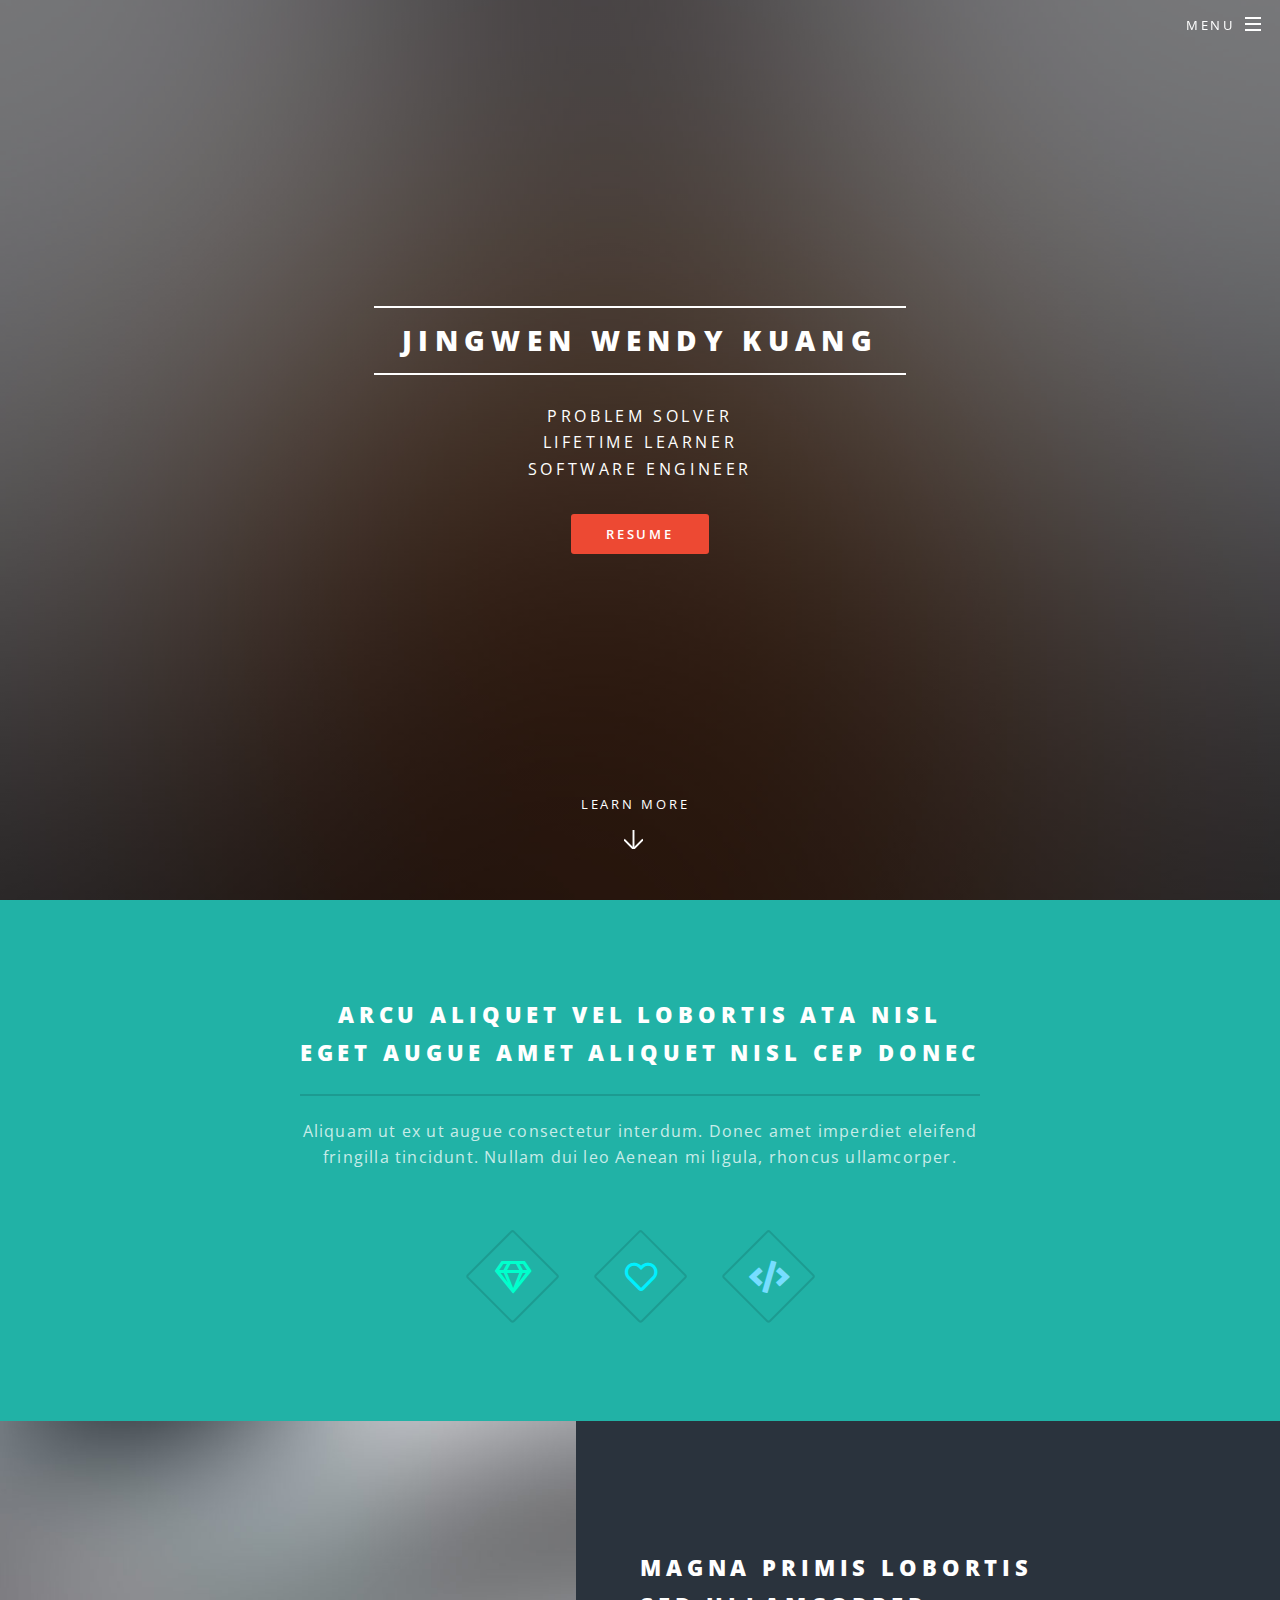
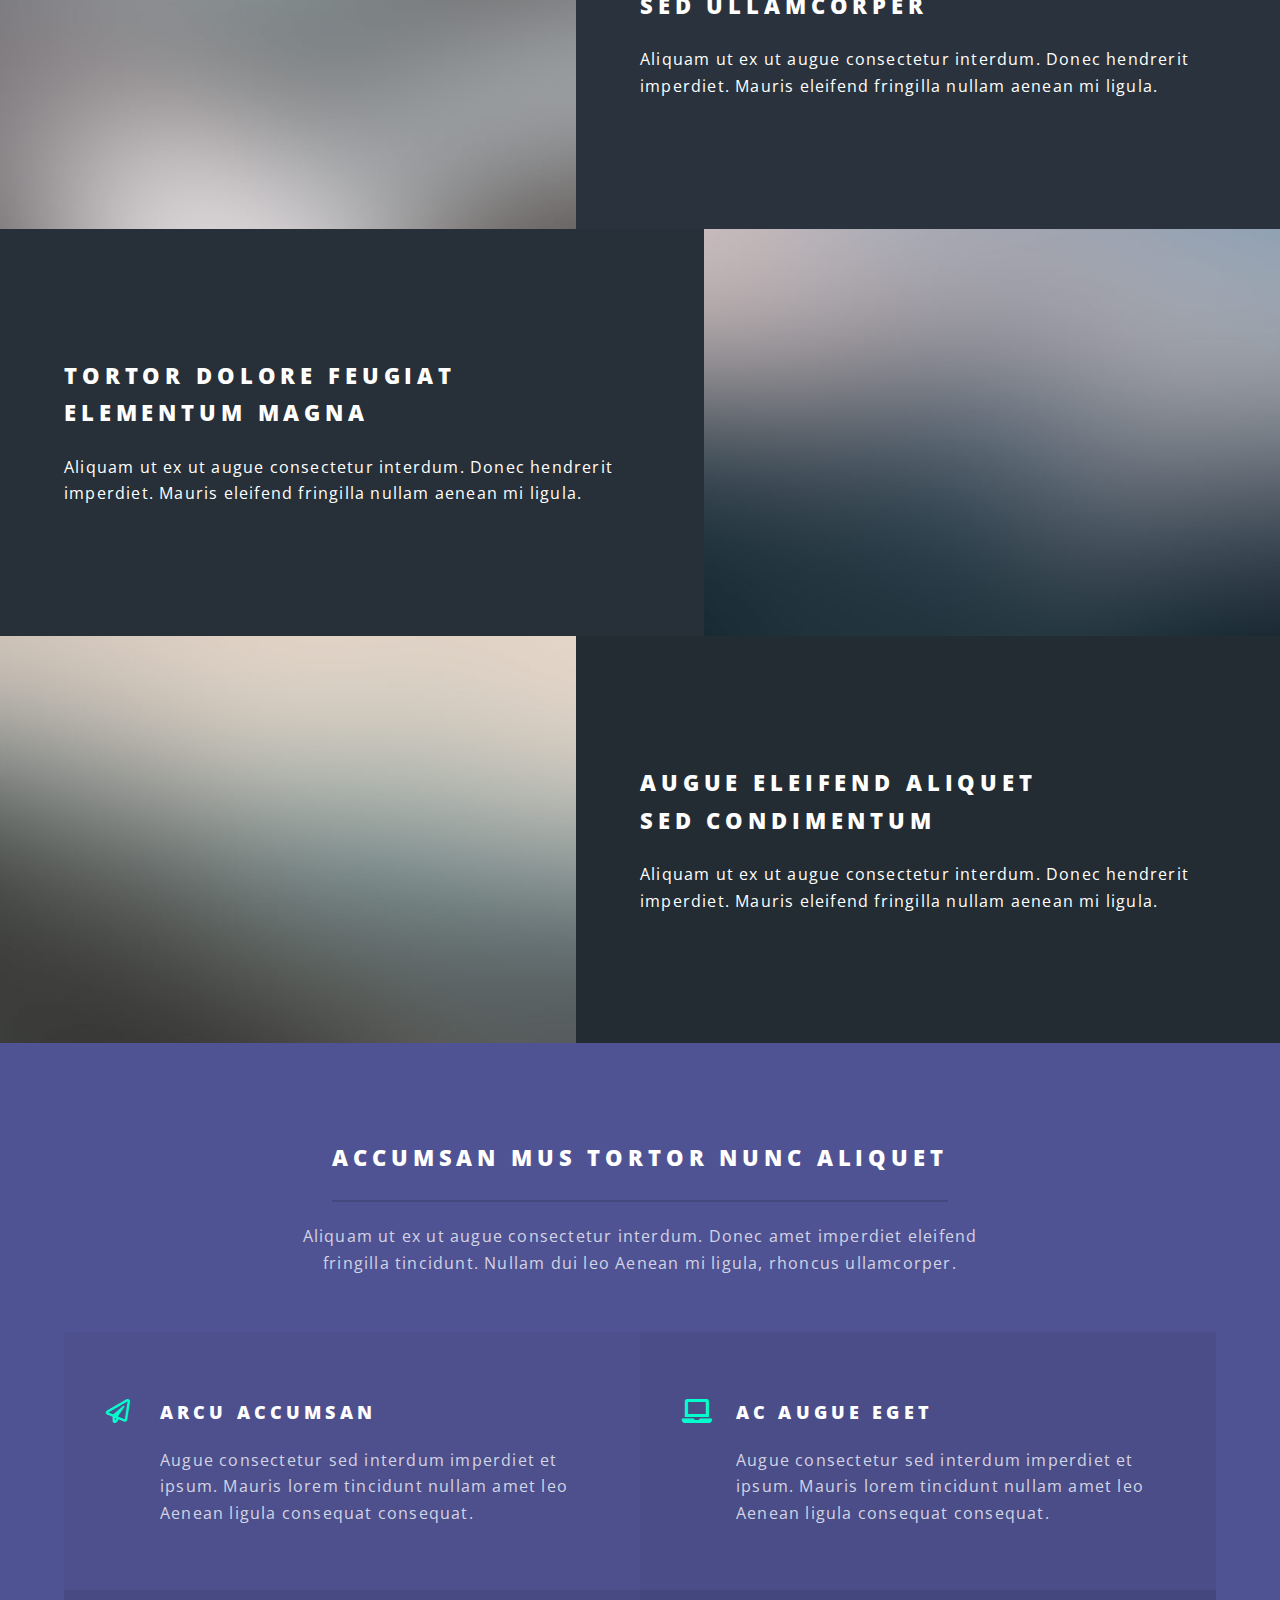
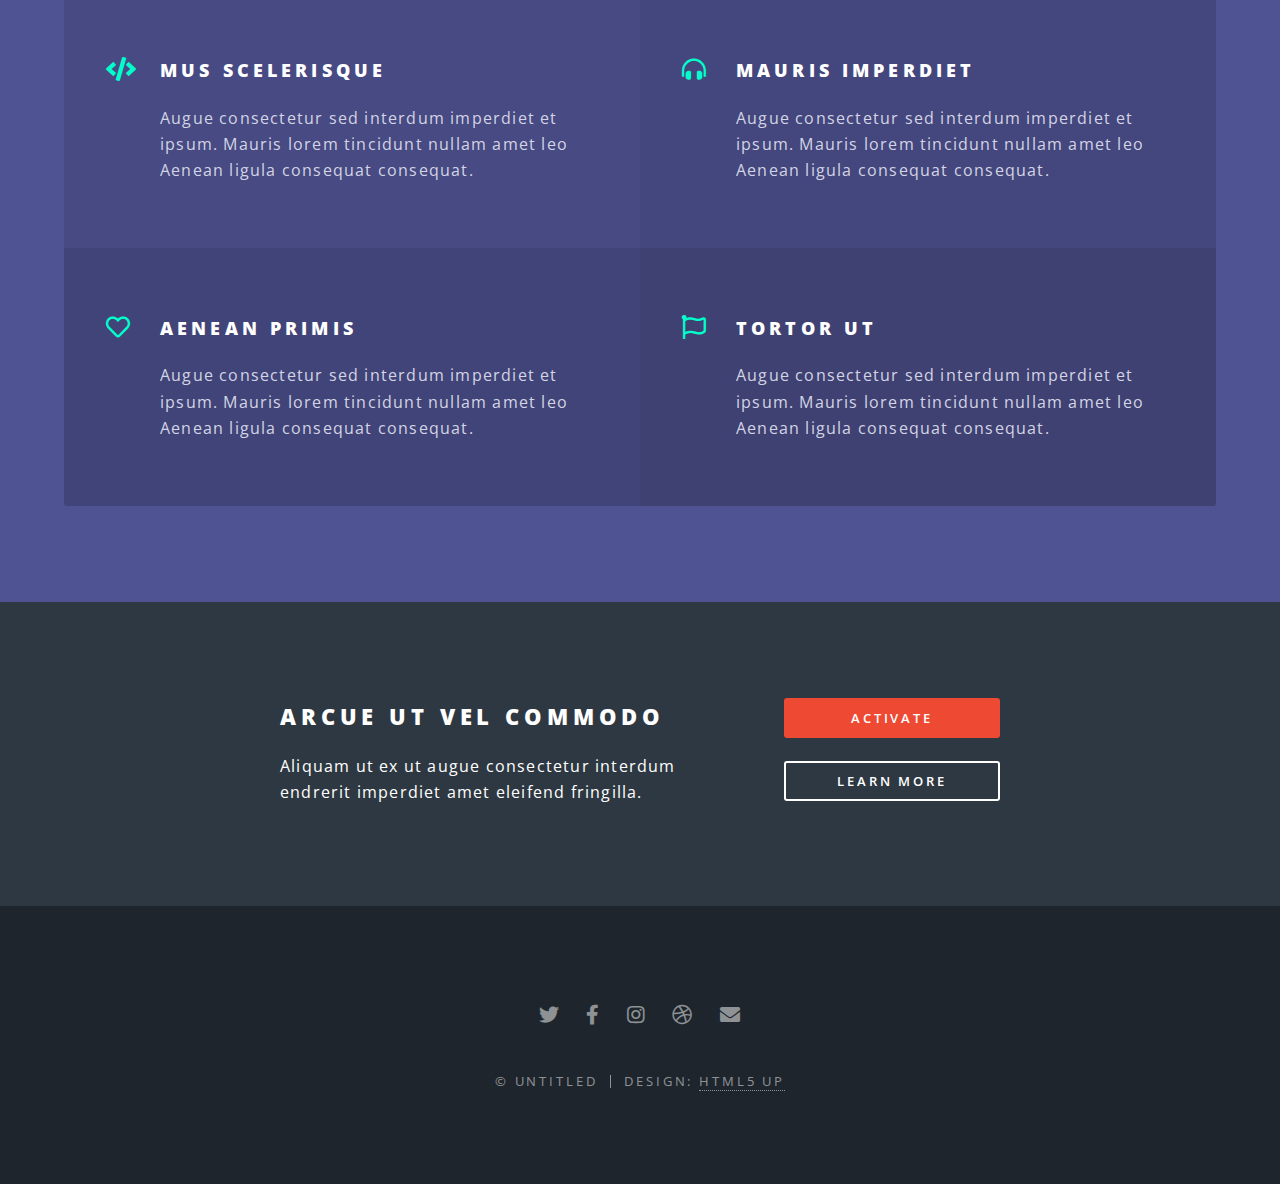
==== commit 0052a68d: "Add title list" ====
--- a/index.html
+++ b/index.html
@@ -19,7 +19,7 @@
 
 				<!-- Header -->
 					<header id="header" class="alt">
-						<h1><a href="index.html">Spectral</a></h1>
+						<h1><a href="index.html">Wendy Kuang</a></h1>
 						<nav id="nav">
 							<ul>
 								<li class="special">
@@ -29,8 +29,8 @@
 											<li><a href="index.html">Home</a></li>
 											<li><a href="generic.html">Generic</a></li>
 											<li><a href="elements.html">Elements</a></li>
-											<li><a href="#">Sign Up</a></li>
-											<li><a href="#">Log In</a></li>
+											<!-- <li><a href="#">Sign Up</a></li>
+											<li><a href="#">Log In</a></li> -->
 										</ul>
 									</div>
 								</li>
@@ -42,11 +42,12 @@
 					<section id="banner">
 						<div class="inner">
 							<h2>Jingwen Wendy Kuang</h2>
-							<p>Another fine responsive<br />
-							site template freebie<br />
-							crafted by <a href="http://html5up.net">HTML5 UP</a>.</p>
+							<p>Problem Solver<br />
+							Lifetime Learner<br />
+              Software Engineer
+              </p>
 							<ul class="actions special">
-								<li><a href="#" class="button primary">Activate</a></li>
+								<li><a href="#" class="button primary">Resume</a></li>
 							</ul>
 						</div>
 						<a href="#one" class="more scrolly">Learn More</a>
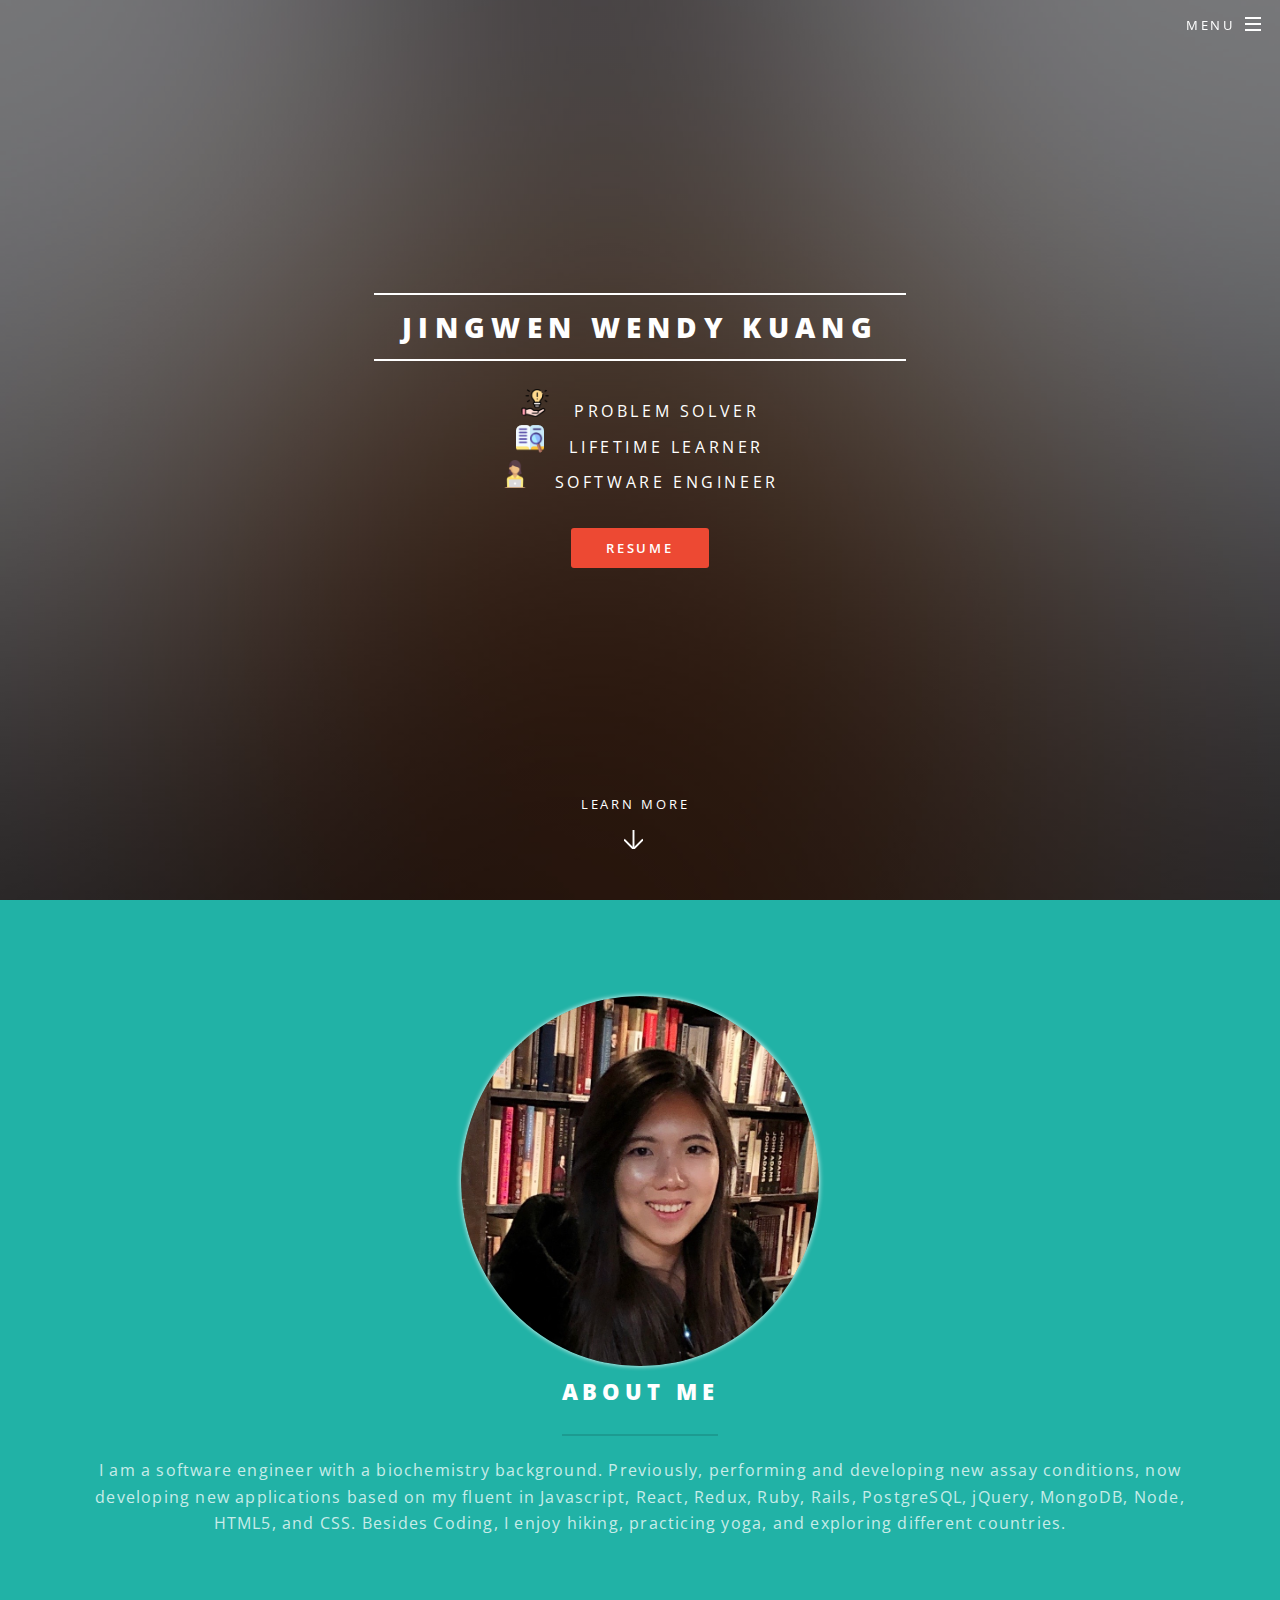
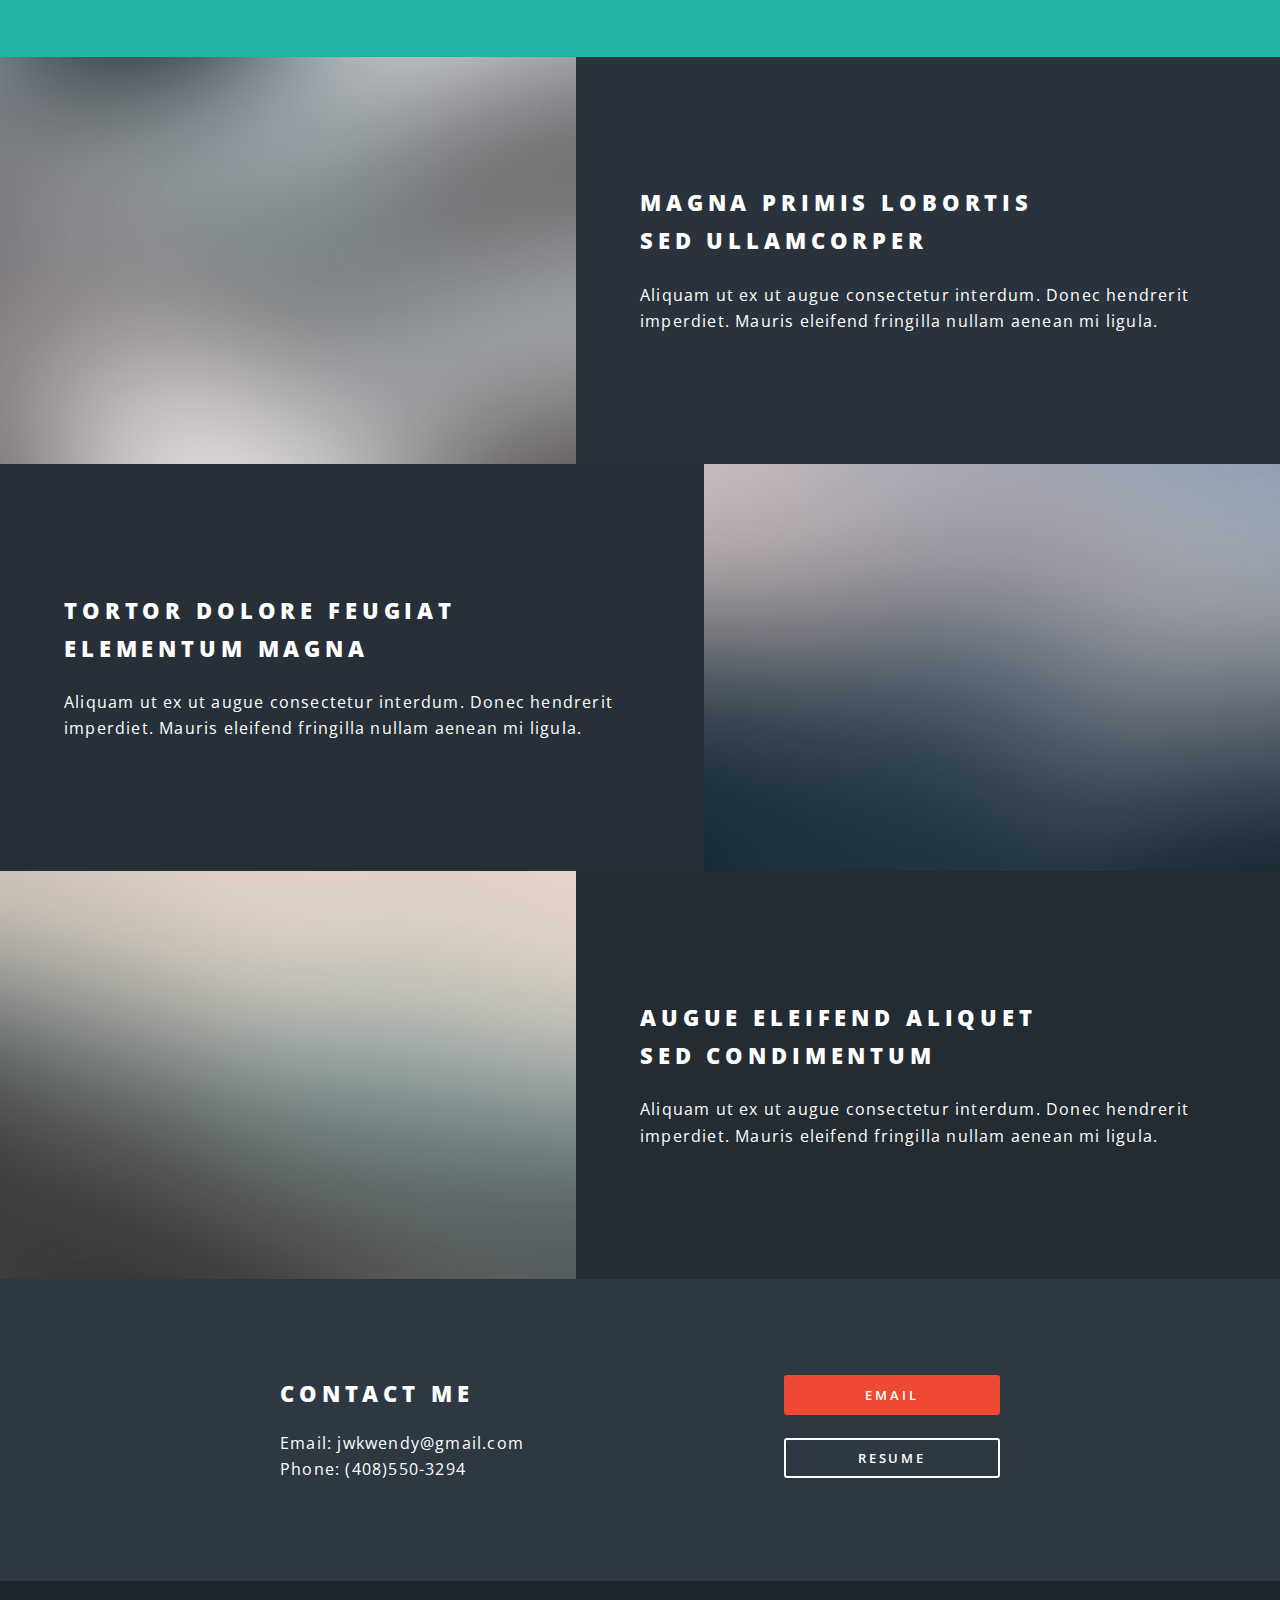
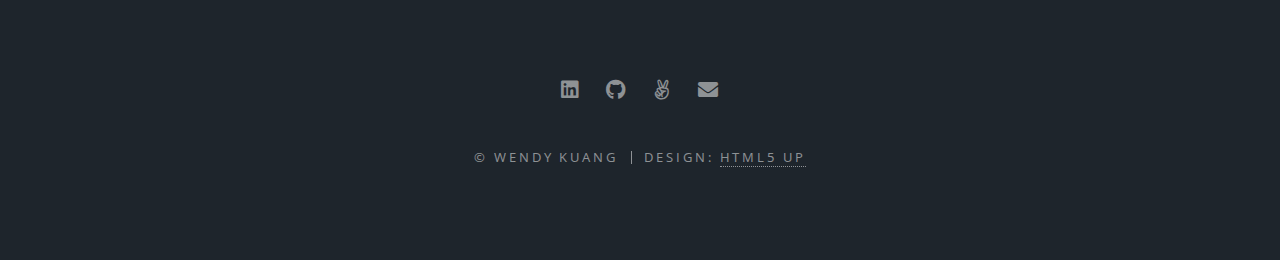
==== commit ad675cbc: "Add about me" ====
--- a/index.html
+++ b/index.html
@@ -27,10 +27,9 @@
 									<div id="menu">
 										<ul>
 											<li><a href="index.html">Home</a></li>
-											<li><a href="generic.html">Generic</a></li>
-											<li><a href="elements.html">Elements</a></li>
-											<!-- <li><a href="#">Sign Up</a></li>
-											<li><a href="#">Log In</a></li> -->
+											<li><a href="#one">About Me</a></li>
+											<li><a href="#two">Projects</a></li>
+											<li><a href="#cta">Contact Me</a></li>
 										</ul>
 									</div>
 								</li>
@@ -42,9 +41,9 @@
 					<section id="banner">
 						<div class="inner">
 							<h2>Jingwen Wendy Kuang</h2>
-							<p>Problem Solver<br />
-							Lifetime Learner<br />
-              Software Engineer
+							<p><img src="images/problem.png" alt="problem" class="icons"/>Problem Solver<br />
+              <img src="images/learner.png" alt="learner" class="icons"/>Lifetime Learner<br />
+              <img src="images/computer.png" alt="computer" class="icons"/>Software Engineer
               </p>
 							<ul class="actions special">
 								<li><a href="#" class="button primary">Resume</a></li>
@@ -57,17 +56,18 @@
 					<section id="one" class="wrapper style1 special">
 						<div class="inner">
 							<header class="major">
-								<h2>Arcu aliquet vel lobortis ata nisl<br />
-								eget augue amet aliquet nisl cep donec</h2>
-								<p>Aliquam ut ex ut augue consectetur interdum. Donec amet imperdiet eleifend<br />
-								fringilla tincidunt. Nullam dui leo Aenean mi ligula, rhoncus ullamcorper.</p>
+                <div class="profile">
+                  <img src="images/profile.jpg" alt="wendy"/>
+                </div>
+                <h2>About Me</h2>
+                <div>
+                  I am a software engineer with a biochemistry background. Previously, performing and developing new assay conditions,
+                  now
+                  developing new applications based on my fluent in Javascript, React, Redux, Ruby, Rails, PostgreSQL, jQuery, MongoDB,
+                  Node, HTML5, and CSS.
+                  Besides Coding, I enjoy hiking, practicing yoga, and exploring different countries.
+                </div>
 							</header>
-							<ul class="icons major">
-								<li><span class="icon fa-gem major style1"><span class="label">Lorem</span></span></li>
-								<li><span class="icon fa-heart major style2"><span class="label">Ipsum</span></span></li>
-								<li><span class="icon solid fa-code major style3"><span class="label">Dolor</span></span></li>
-							</ul>
-						</div>
 					</section>
 
 				<!-- Two -->
@@ -96,7 +96,7 @@
 					</section>
 
 				<!-- Three -->
-					<section id="three" class="wrapper style3 special">
+					<!-- <section id="three" class="wrapper style3 special">
 						<div class="inner">
 							<header class="major">
 								<h2>Accumsan mus tortor nunc aliquet</h2>
@@ -130,33 +130,37 @@
 								</li>
 							</ul>
 						</div>
-					</section>
+					</section> -->
 
 				<!-- CTA -->
 					<section id="cta" class="wrapper style4">
 						<div class="inner">
 							<header>
-								<h2>Arcue ut vel commodo</h2>
-								<p>Aliquam ut ex ut augue consectetur interdum endrerit imperdiet amet eleifend fringilla.</p>
+								<h2>Contact Me</h2>
+                <p class="contact">Email: jwkwendy@gmail.com</p>
+                <p class="contact">Phone: (408)550-3294</p>
 							</header>
 							<ul class="actions stacked">
-								<li><a href="#" class="button fit primary">Activate</a></li>
-								<li><a href="#" class="button fit">Learn More</a></li>
+								<li><a href="mailto:jwkwendy@gmail.com" class="button fit primary">Email</a></li>
+								<li><a href="https://docs.google.com/document/d/1hBXfHU64wdUtgdiw0gfQmS_QjRnrCg3oEvERd6XLZ8A/edit" class="button fit">Resume</a></li>
 							</ul>
 						</div>
 					</section>
 
 				<!-- Footer -->
 					<footer id="footer">
-						<ul class="icons">
-							<li><a href="#" class="icon brands fa-twitter"><span class="label">Twitter</span></a></li>
-							<li><a href="#" class="icon brands fa-facebook-f"><span class="label">Facebook</span></a></li>
-							<li><a href="#" class="icon brands fa-instagram"><span class="label">Instagram</span></a></li>
-							<li><a href="#" class="icon brands fa-dribbble"><span class="label">Dribbble</span></a></li>
-							<li><a href="#" class="icon solid fa-envelope"><span class="label">Email</span></a></li>
-						</ul>
+            <ul class="icons">
+              <li><a href="https://www.linkedin.com/in/jingwen-wendy-kuang-169a1b52/" class="icon brands fa-linkedin">
+                <span class="label">LinkedIn</span></a></li>
+              <li><a href="https://github.com/Jingwenkuang" class="icon brands fa-github">
+                <span class="label">Github</span></a></li>
+              <li><a href="https://angel.co/u/jingwen-kuang" class="icon brands fa-angellist">
+                <span class="label">angelList</span></a></li>
+              <li><a href="mailto:jwkwendy@gmail.com" class="icon solid fa-envelope">
+                <span class="label">Email</span></a></li>
+            </ul>
 						<ul class="copyright">
-							<li>&copy; Untitled</li><li>Design: <a href="http://html5up.net">HTML5 UP</a></li>
+							<li>&copy; Wendy Kuang</li><li>Design: <a href="http://html5up.net">HTML5 UP</a></li>
 						</ul>
 					</footer>
 
--- a/assets/css/main.css
+++ b/assets/css/main.css
@@ -1,10 +1,10 @@
 @import url(fontawesome-all.min.css);
 @import url("https://fonts.googleapis.com/css?family=Open+Sans:400,400italic,600,600italic,800,800italic");
 
-/*
-	Spectral by HTML5 UP
-	html5up.net | @ajlkn
-	Free for personal and commercial use under the CCA 3.0 license (html5up.net/license)
+/*
+	Spectral by HTML5 UP
+	html5up.net | @ajlkn
+	Free for personal and commercial use under the CCA 3.0 license (html5up.net/license)
 */
 
 html, body, div, span, applet, object,
@@ -3996,4 +3996,22 @@
 
 	body.is-mobile.landing #footer {
 		background-color: #1d242a;
-	}+  }
+  
+  /* about me */
+div .profile > img {
+  width: 31%;
+  border-radius: 50%;
+  box-shadow: 0 0 5px white;
+}
+
+/*contact me*/
+.contact {
+  margin: 0px;
+}
+
+img.icons {
+  width: 28px;
+  margin-right: 2%;
+  border-radius: 20%;
+}
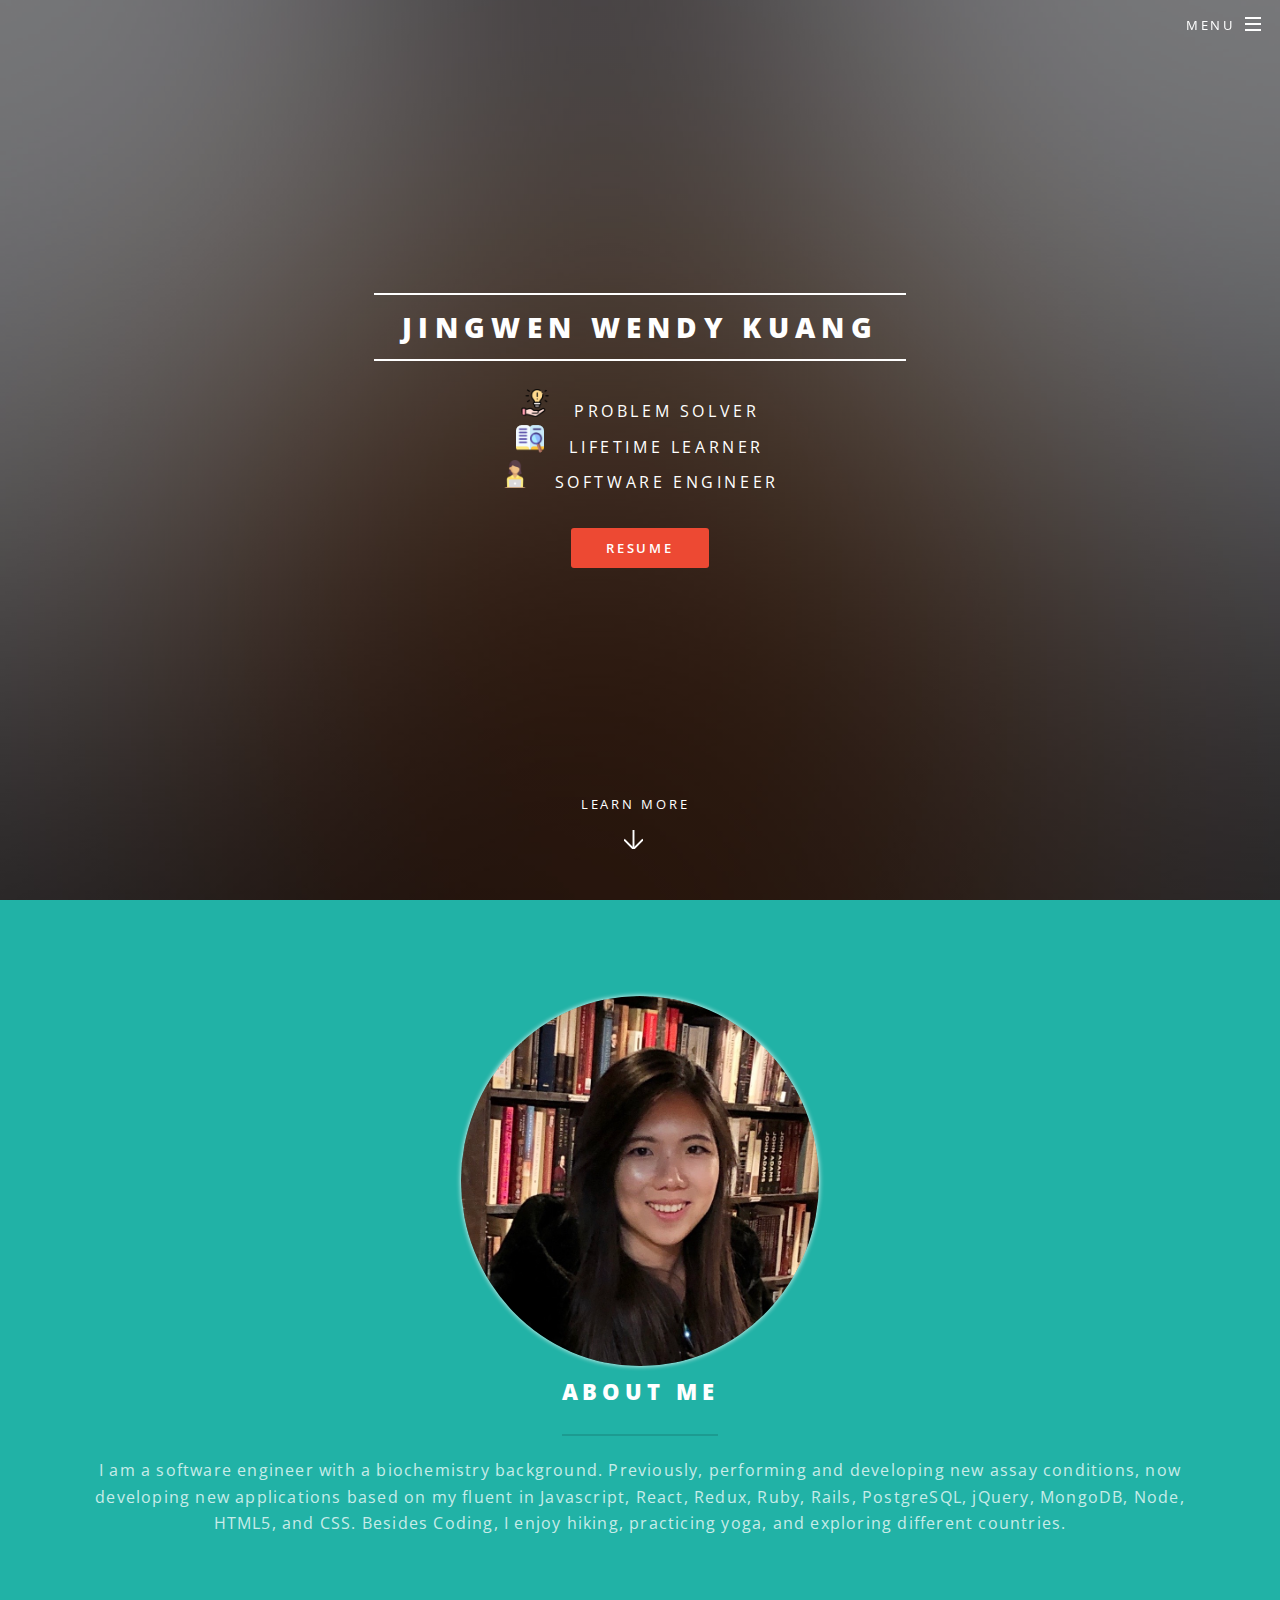
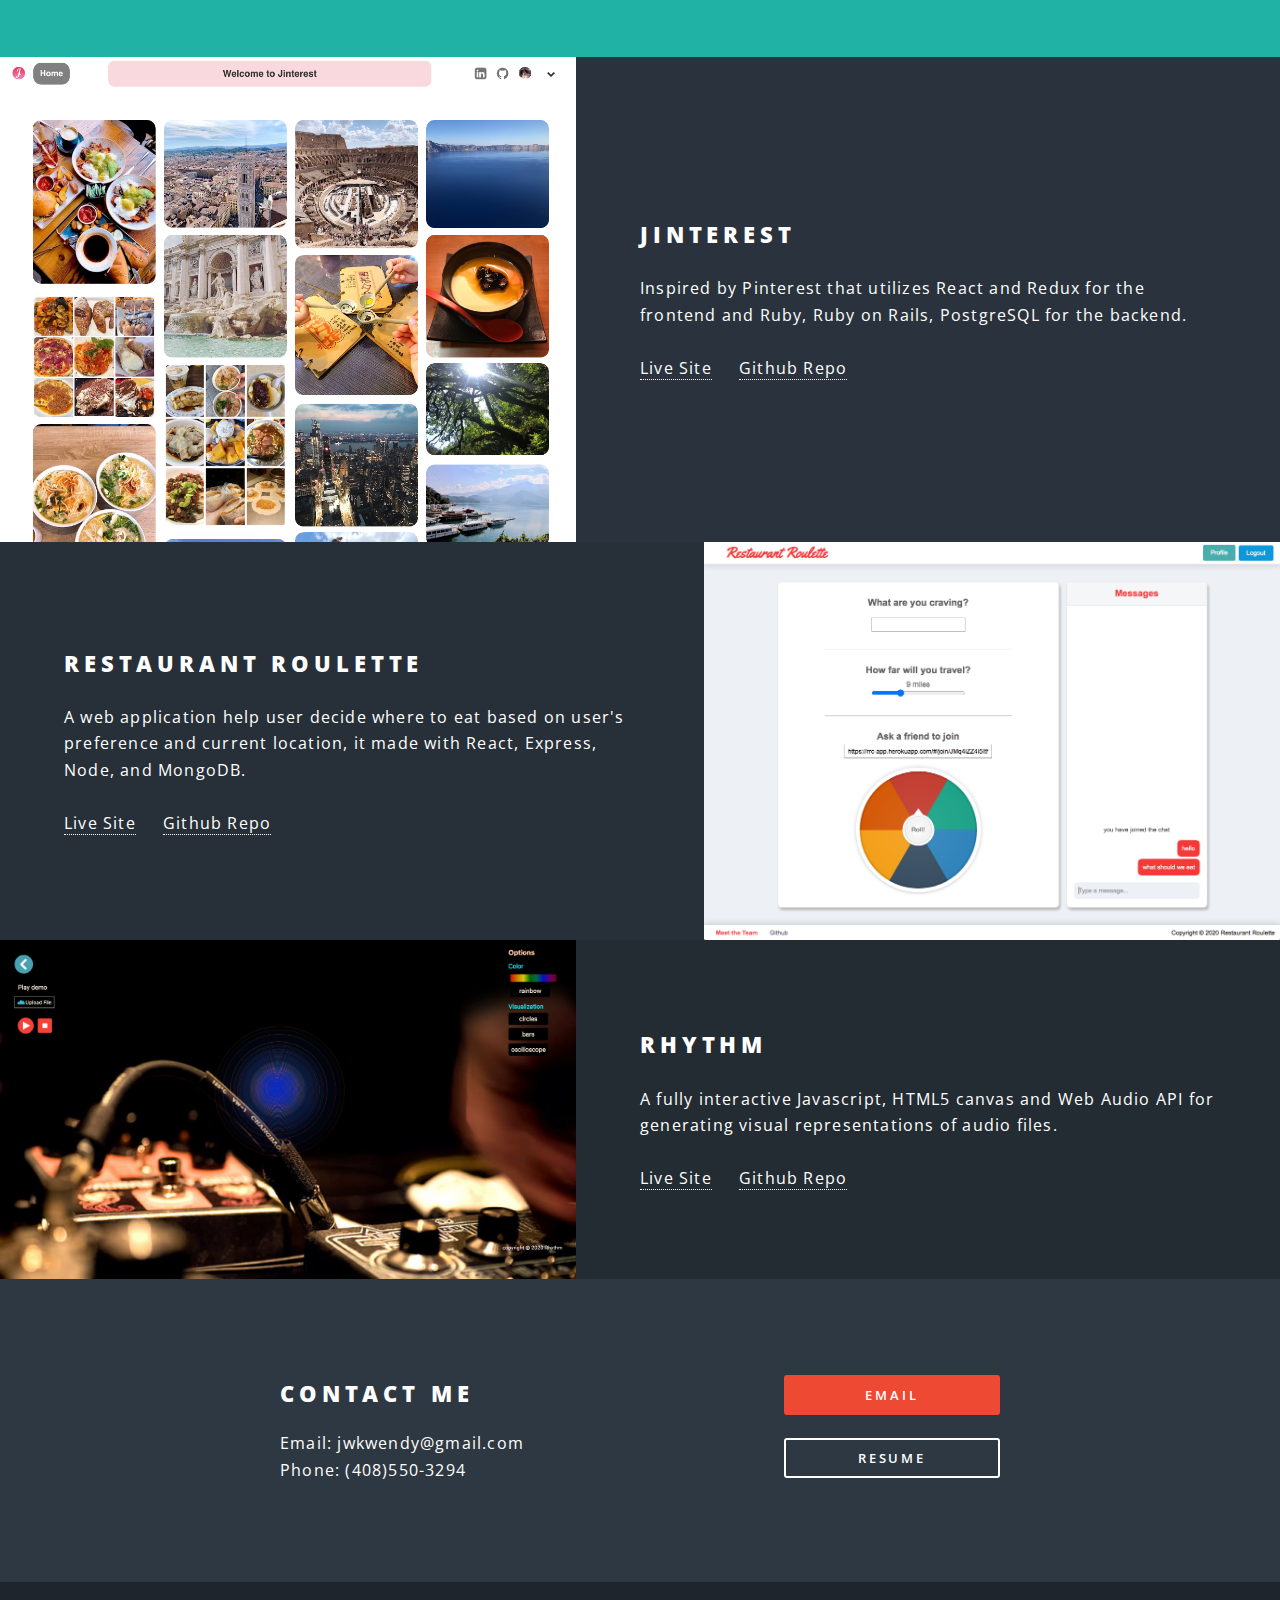
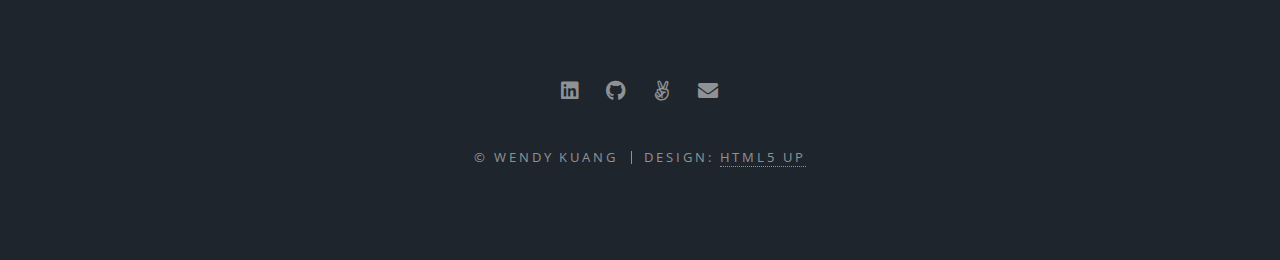
==== commit 30dfa0e3: "Add projects" ====
--- a/index.html
+++ b/index.html
@@ -73,24 +73,37 @@
 				<!-- Two -->
 					<section id="two" class="wrapper alt style2">
 						<section class="spotlight">
-							<div class="image"><img src="images/pic01.jpg" alt="" /></div><div class="content">
-								<h2>Magna primis lobortis<br />
-								sed ullamcorper</h2>
-								<p>Aliquam ut ex ut augue consectetur interdum. Donec hendrerit imperdiet. Mauris eleifend fringilla nullam aenean mi ligula.</p>
+							<div class="image"><img src="images/jinterest.png" alt="" /></div><div class="content">
+								<h2>Jinterest</h2>
+								<p>Inspired by Pinterest that utilizes React and Redux for the frontend and Ruby, Ruby on Rails, PostgreSQL for the backend.
+                  <br>
+                  <br>
+                  <a href="https://jinterest.herokuapp.com/#/" target="_blank">Live Site</a>
+                  <a href="https://github.com/Jingwenkuang/Jinterest" target="_blank">Github Repo</a>
+                </p>
 							</div>
 						</section>
 						<section class="spotlight">
-							<div class="image"><img src="images/pic02.jpg" alt="" /></div><div class="content">
-								<h2>Tortor dolore feugiat<br />
-								elementum magna</h2>
-								<p>Aliquam ut ex ut augue consectetur interdum. Donec hendrerit imperdiet. Mauris eleifend fringilla nullam aenean mi ligula.</p>
+							<div class="image"><img src="images/rr.png" alt="" /></div><div class="content">
+								<h2>Restaurant Roulette</h2>
+								<p>A web application help user decide where to eat based on user's preference and current location, it made with React, Express, Node, and MongoDB.
+                  <br>
+                  <br>
+                  <a href="https://rrc-app.herokuapp.com/#/" target="_blank">Live Site</a>
+                  <a href="https://github.com/LeoYulinLi/RestaurantRoulette" target="_blank">Github Repo</a>
+                </p>
 							</div>
 						</section>
 						<section class="spotlight">
-							<div class="image"><img src="images/pic03.jpg" alt="" /></div><div class="content">
-								<h2>Augue eleifend aliquet<br />
-								sed condimentum</h2>
-								<p>Aliquam ut ex ut augue consectetur interdum. Donec hendrerit imperdiet. Mauris eleifend fringilla nullam aenean mi ligula.</p>
+							<div class="image"><img src="images/rthythm.png" alt="" /></div><div class="content">
+								<h2>Rhythm</h2>
+								<p>A fully interactive Javascript, HTML5 canvas and Web Audio API for generating visual representations of audio files.
+                  <br>
+                  <br>
+                  <a href="https://jingwenkuang.github.io/Rhythm/" target="_blank">Live Site</a>
+                  <a href="https://github.com/Jingwenkuang/Rhythm" target="_blank">Github Repo</a>
+                  </p>
+                </p>
 							</div>
 						</section>
 					</section>
--- a/assets/css/main.css
+++ b/assets/css/main.css
@@ -4015,3 +4015,8 @@
   margin-right: 2%;
   border-radius: 20%;
 }
+
+
+.spotlight .content a {
+  margin-right: 22px;
+}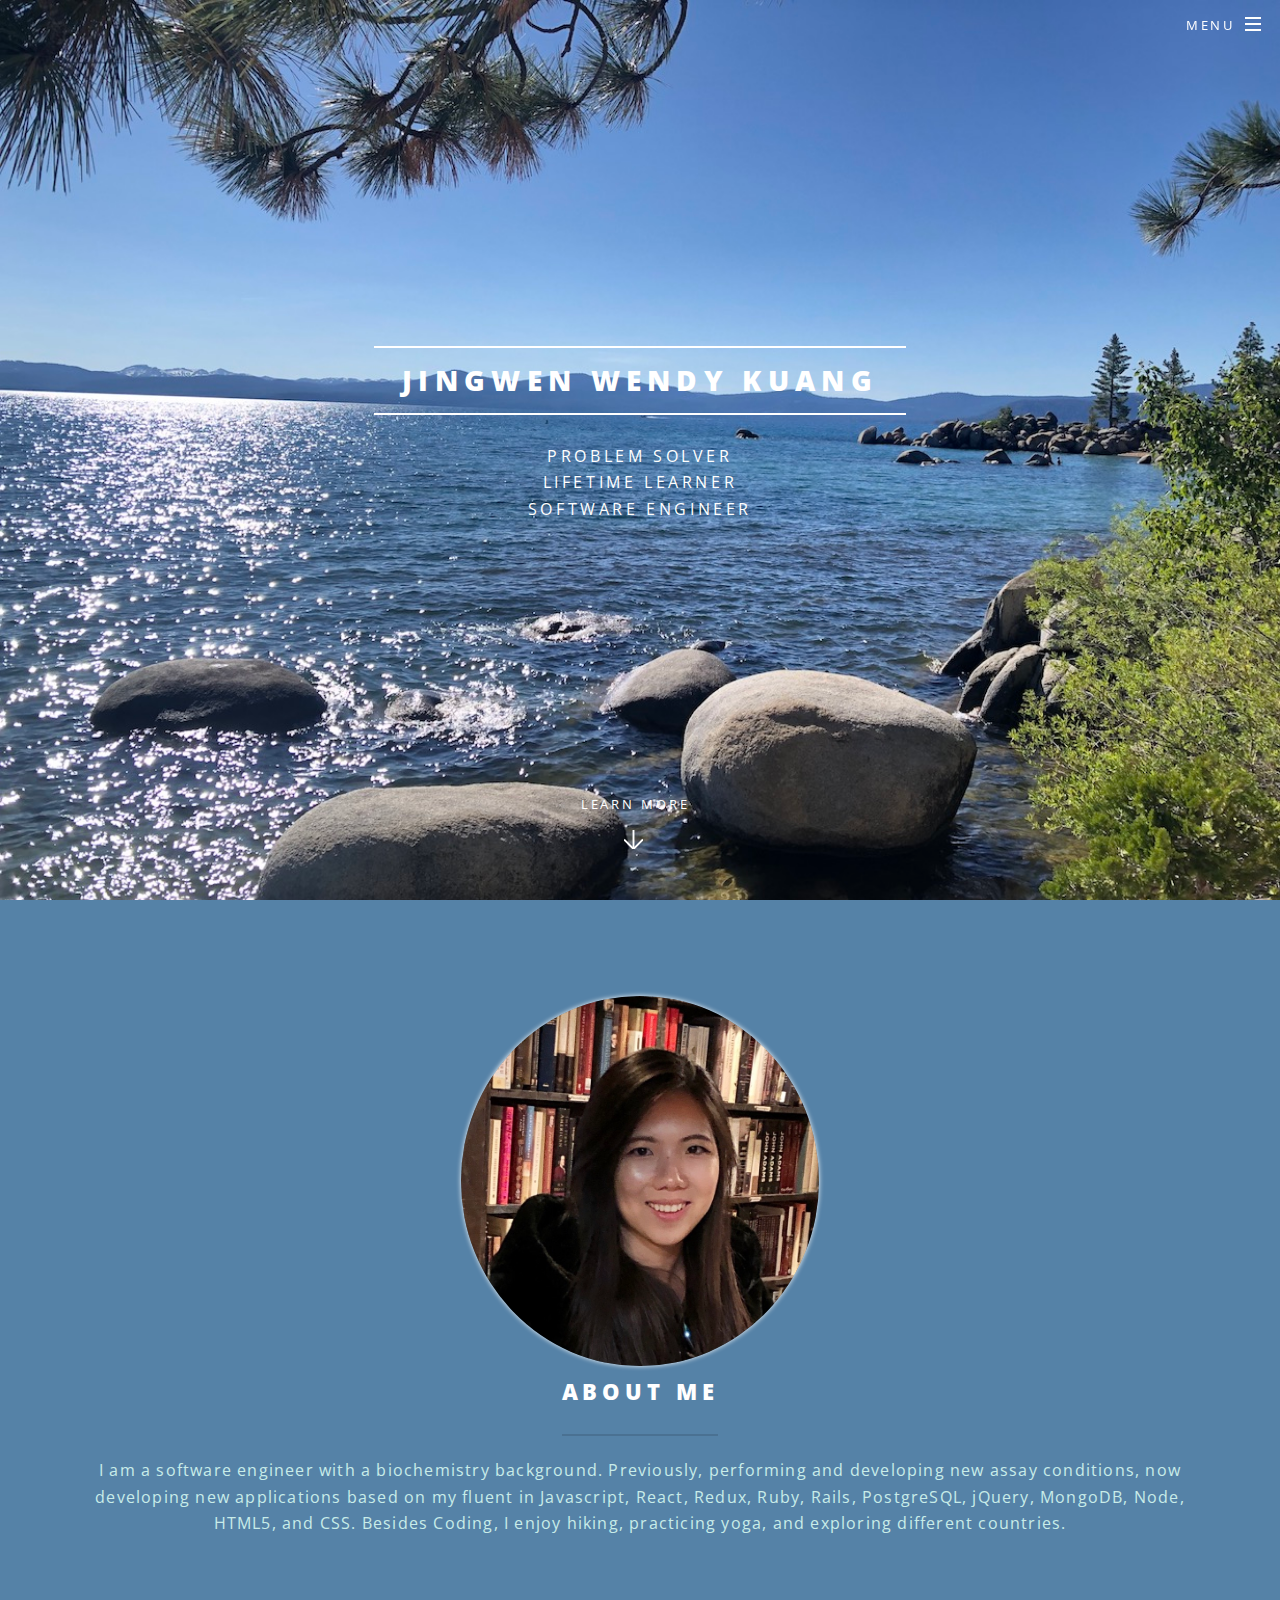
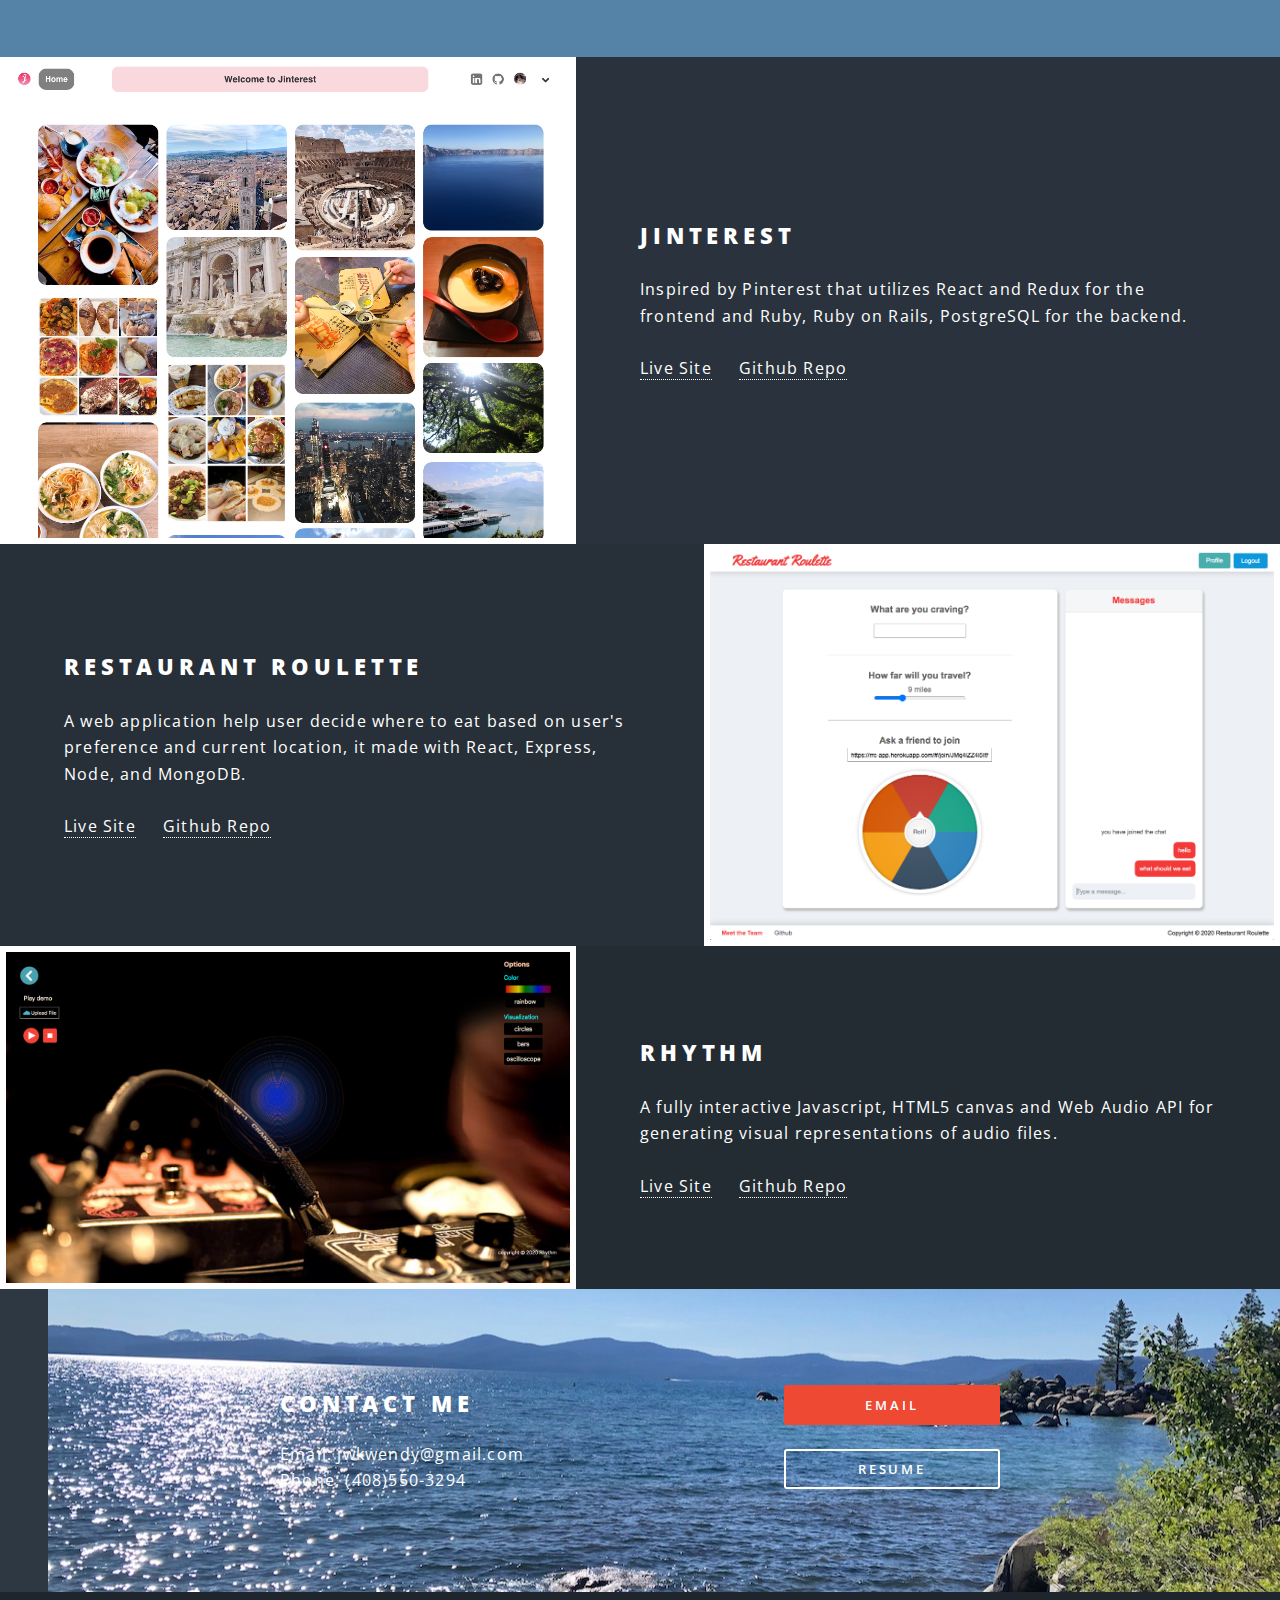
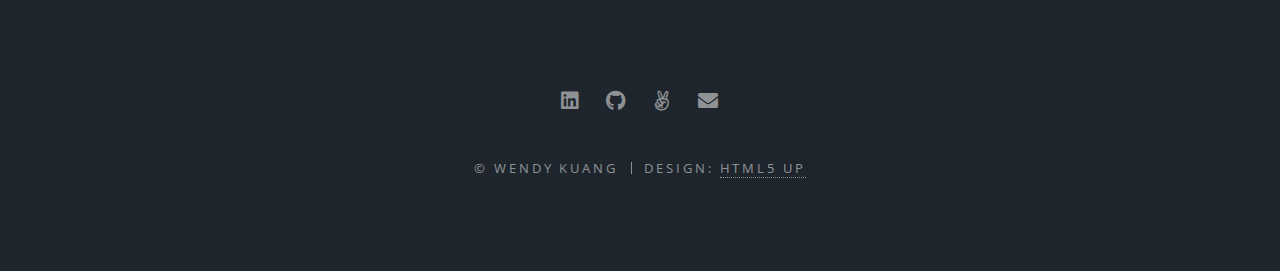
==== commit 4375fe1c: "Update projects" ====
--- a/index.html
+++ b/index.html
@@ -41,13 +41,10 @@
 					<section id="banner">
 						<div class="inner">
 							<h2>Jingwen Wendy Kuang</h2>
-							<p><img src="images/problem.png" alt="problem" class="icons"/>Problem Solver<br />
-              <img src="images/learner.png" alt="learner" class="icons"/>Lifetime Learner<br />
-              <img src="images/computer.png" alt="computer" class="icons"/>Software Engineer
+							<p>Problem Solver<br />
+              Lifetime Learner<br />
+              Software Engineer
               </p>
-							<ul class="actions special">
-								<li><a href="#" class="button primary">Resume</a></li>
-							</ul>
 						</div>
 						<a href="#one" class="more scrolly">Learn More</a>
 					</section>
--- a/assets/css/main.css
+++ b/assets/css/main.css
@@ -2682,7 +2682,8 @@
 
 			.spotlight .image img {
 				border-radius: 0;
-				width: 100%;
+        width: 100%;
+        border: 6px solid white;
 			}
 
 		.spotlight .content {
@@ -2817,7 +2818,7 @@
 		}
 
 		.wrapper.style1 {
-			background-color: #21b2a6;
+			background-color: #5582a7;
 			color: #c8ece9;
 		}
 
@@ -3351,7 +3352,7 @@
 		-ms-transition: -ms-transform 0.5s ease;
 		transition: transform 0.5s ease;
 		-webkit-overflow-scrolling: touch;
-		background: #21b2a6;
+		background: #5582a7;
 		color: #ffffff;
 		height: 100%;
 		max-width: 80%;
@@ -4019,4 +4020,16 @@
 
 .spotlight .content a {
   margin-right: 22px;
+}
+
+#banner {
+  background-image: url("images/lake_tahoe.jpg");
+  background-repeat: no-repeat;
+  background-size: cover;
+}
+
+.wrapper.style4{
+  background-image: url("images/lake_tahoe.jpg");
+  background-repeat: no-repeat;
+  background-position: right;
 }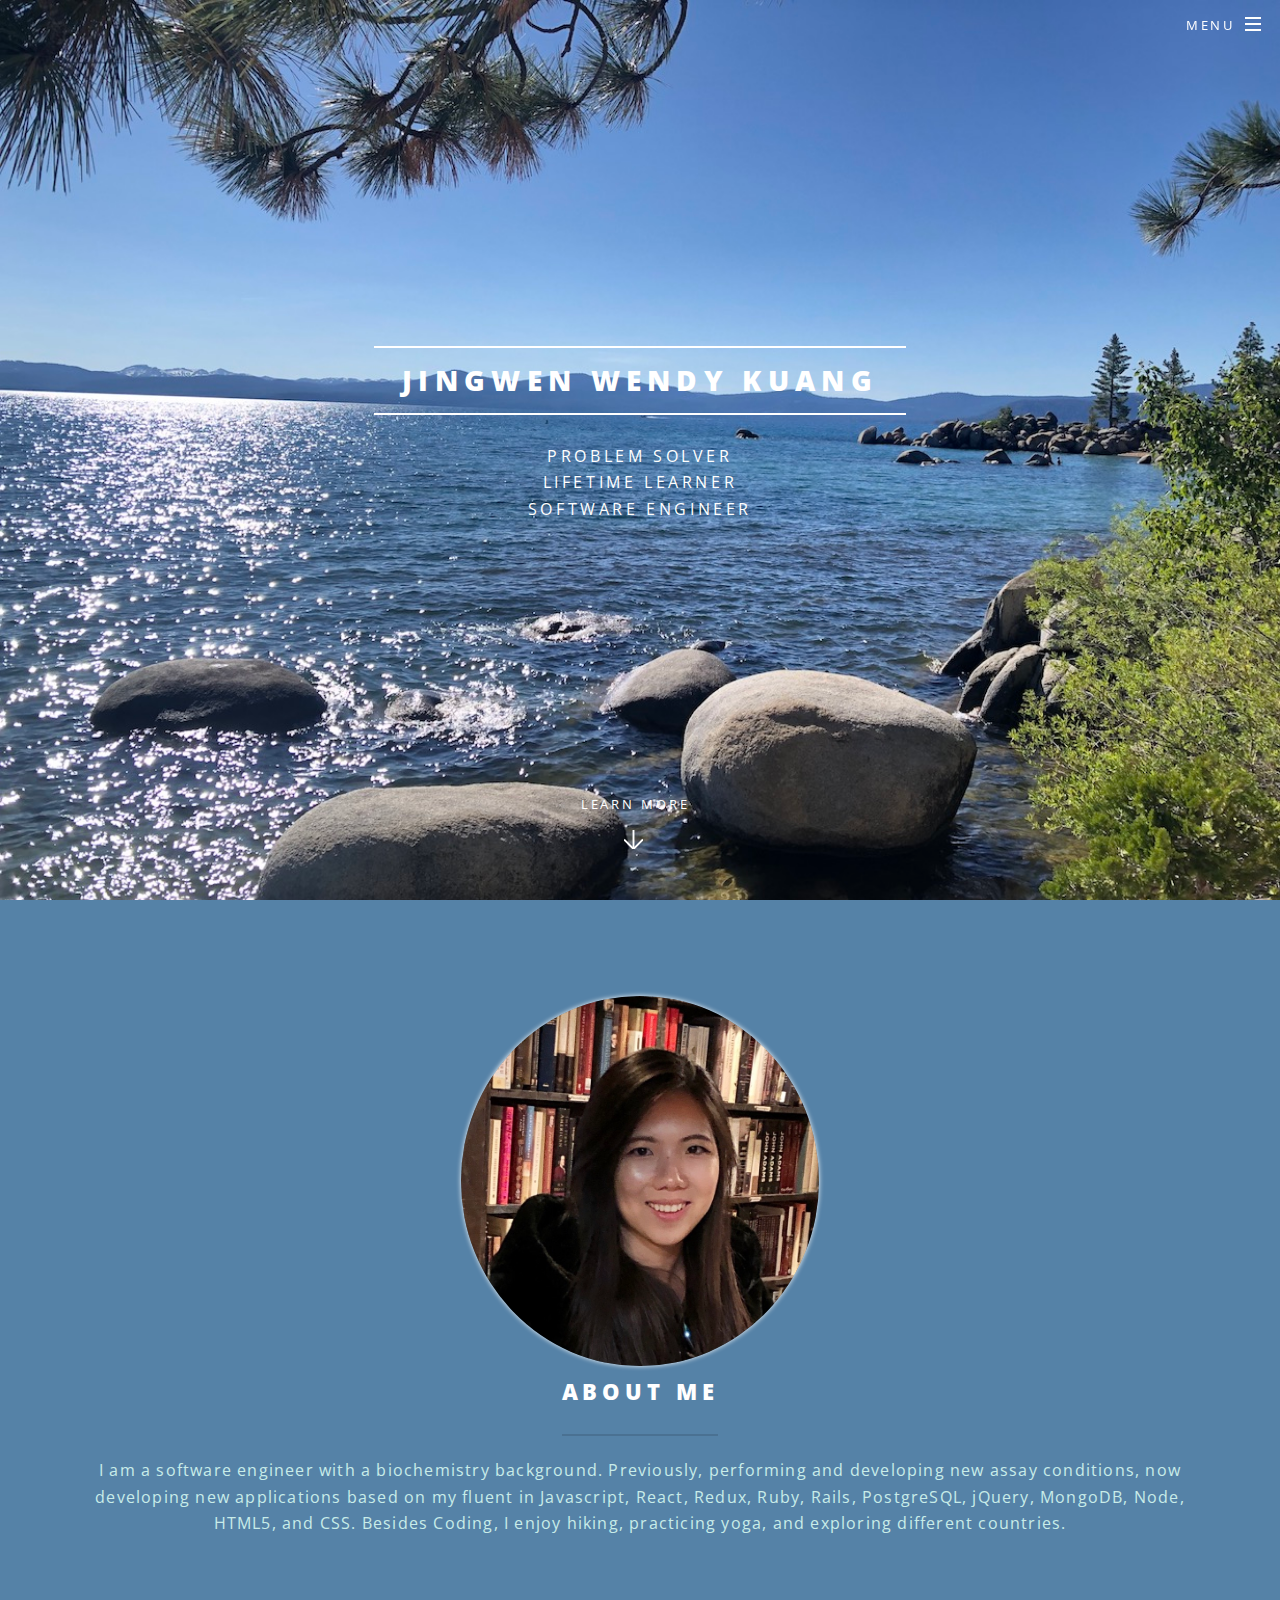
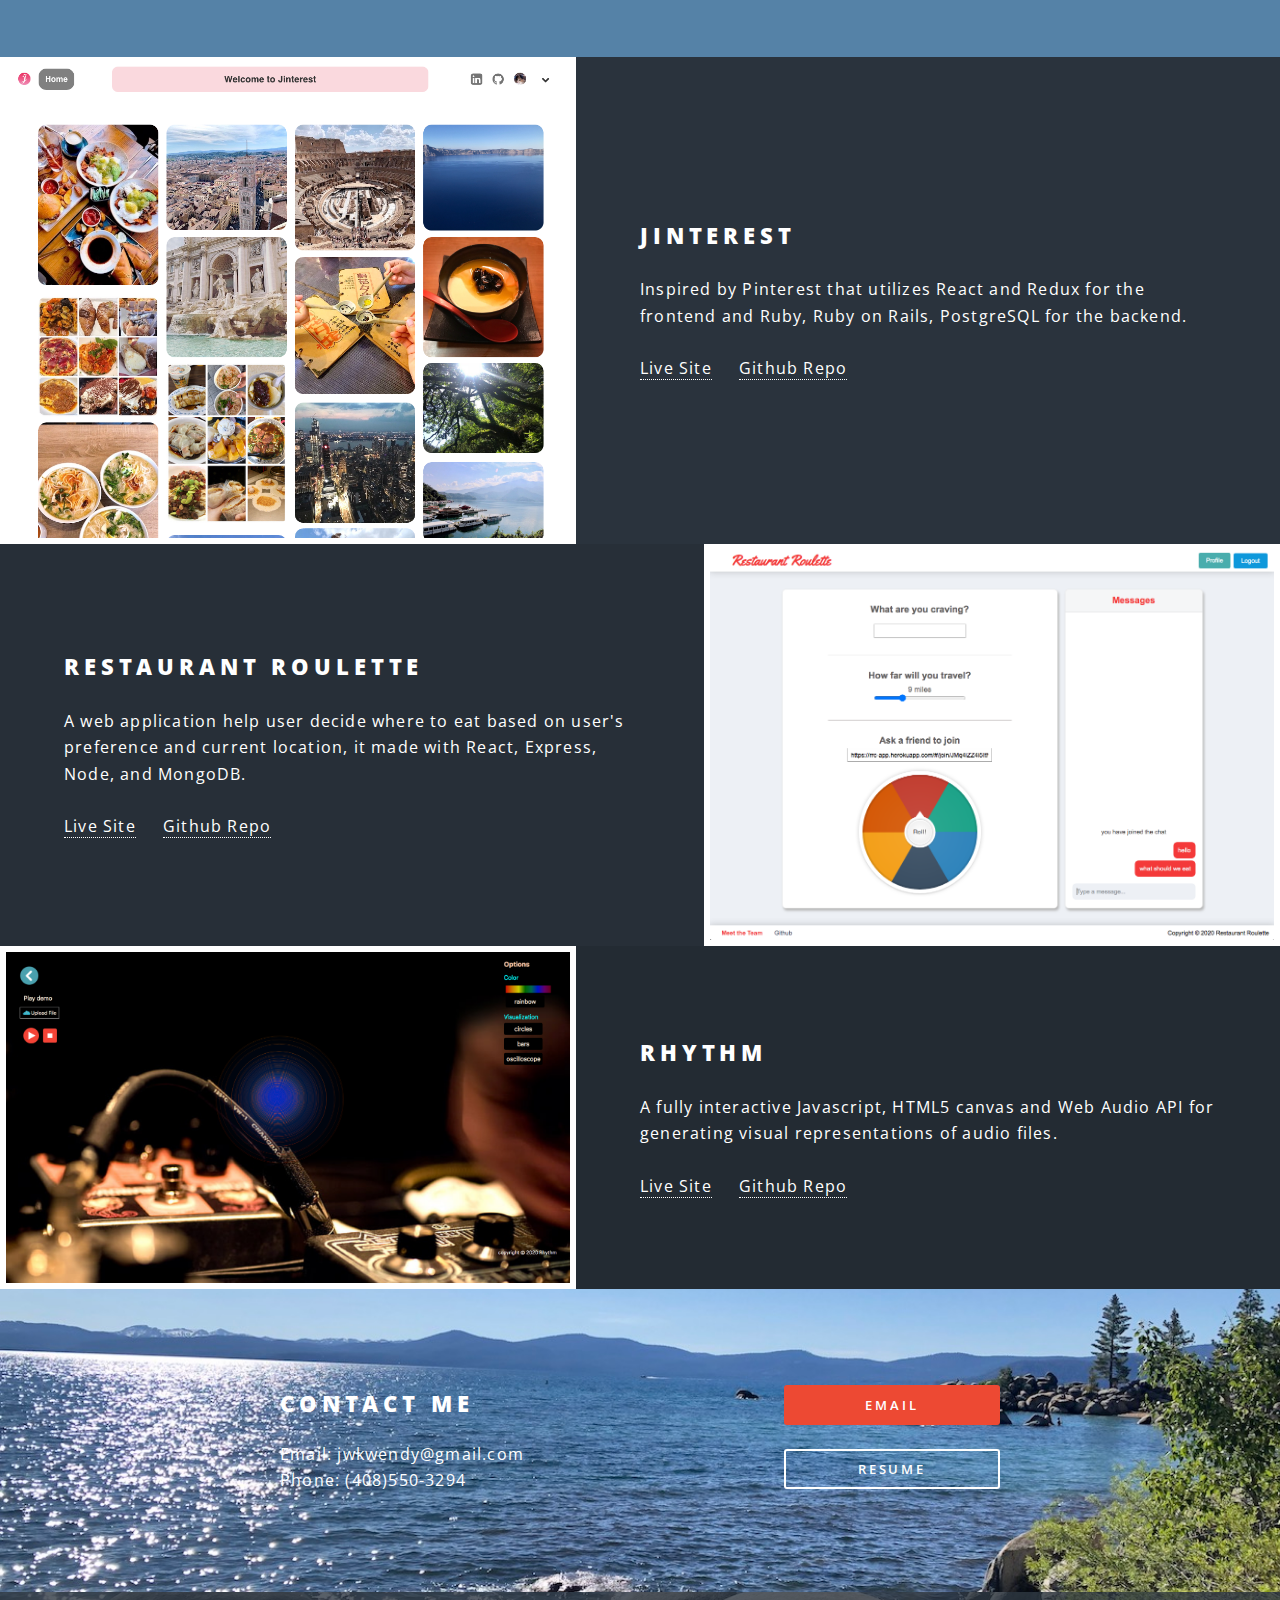
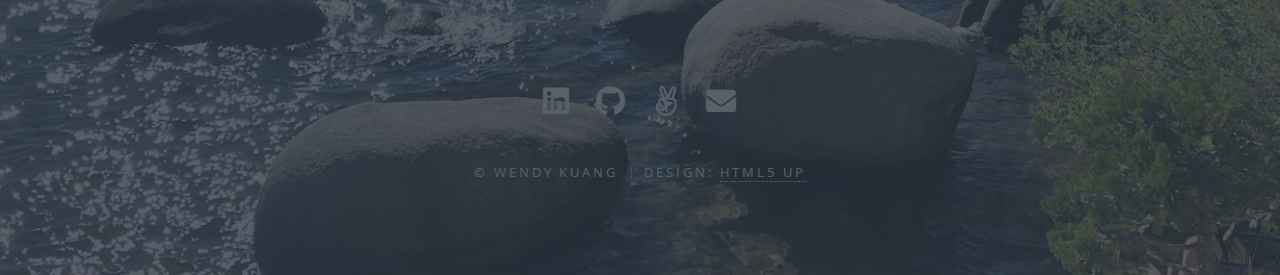
==== commit dc5d193f: "Add skills" ====
--- a/index.html
+++ b/index.html
@@ -109,36 +109,13 @@
 					<!-- <section id="three" class="wrapper style3 special">
 						<div class="inner">
 							<header class="major">
-								<h2>Accumsan mus tortor nunc aliquet</h2>
-								<p>Aliquam ut ex ut augue consectetur interdum. Donec amet imperdiet eleifend<br />
-								fringilla tincidunt. Nullam dui leo Aenean mi ligula, rhoncus ullamcorper.</p>
-							</header>
-							<ul class="features">
-								<li class="icon fa-paper-plane">
-									<h3>Arcu accumsan</h3>
-									<p>Augue consectetur sed interdum imperdiet et ipsum. Mauris lorem tincidunt nullam amet leo Aenean ligula consequat consequat.</p>
-								</li>
-								<li class="icon solid fa-laptop">
-									<h3>Ac Augue Eget</h3>
-									<p>Augue consectetur sed interdum imperdiet et ipsum. Mauris lorem tincidunt nullam amet leo Aenean ligula consequat consequat.</p>
-								</li>
-								<li class="icon solid fa-code">
-									<h3>Mus Scelerisque</h3>
-									<p>Augue consectetur sed interdum imperdiet et ipsum. Mauris lorem tincidunt nullam amet leo Aenean ligula consequat consequat.</p>
-								</li>
-								<li class="icon solid fa-headphones-alt">
-									<h3>Mauris Imperdiet</h3>
-									<p>Augue consectetur sed interdum imperdiet et ipsum. Mauris lorem tincidunt nullam amet leo Aenean ligula consequat consequat.</p>
-								</li>
-								<li class="icon fa-heart">
-									<h3>Aenean Primis</h3>
-									<p>Augue consectetur sed interdum imperdiet et ipsum. Mauris lorem tincidunt nullam amet leo Aenean ligula consequat consequat.</p>
-								</li>
-								<li class="icon fa-flag">
-									<h3>Tortor Ut</h3>
-									<p>Augue consectetur sed interdum imperdiet et ipsum. Mauris lorem tincidunt nullam amet leo Aenean ligula consequat consequat.</p>
-								</li>
-							</ul>
+								<h2>Skills</h2>
+					
+              </header>
+                <div class='skills'>
+            
+                </div>
+
 						</div>
 					</section> -->
 
--- a/assets/css/main.css
+++ b/assets/css/main.css
@@ -3896,15 +3896,19 @@
 		}
 
 			#footer .icons a {
-				color: rgba(255, 255, 255, 0.5);
+        color: #fff;
+        font-size: 30px;
+				/* color: rgba(255, 255, 255, 0.5); */
 			}
 
 				#footer .icons a:hover {
-					color: #fff;
+          /* color: #fff; */
+          color: rgba(255, 255, 255, 0.5);
 				}
 
 		#footer .copyright {
-			color: rgba(255, 255, 255, 0.5);
+      color: #fff;
+			/* color: rgba(255, 255, 255, 0.5); */
 			font-size: 0.8em;
 			letter-spacing: 0.225em;
 			list-style: none;
@@ -4031,5 +4035,17 @@
 .wrapper.style4{
   background-image: url("images/lake_tahoe.jpg");
   background-repeat: no-repeat;
+  background-size: cover;
   background-position: right;
-}+  background-color: transparent
+}
+
+#footer{
+  background-image: url("images/lake_tahoe.jpg");
+  background-repeat: no-repeat;
+  background-size: cover;
+  background-position: bottom;
+  opacity: 0.2;
+  
+}
+
